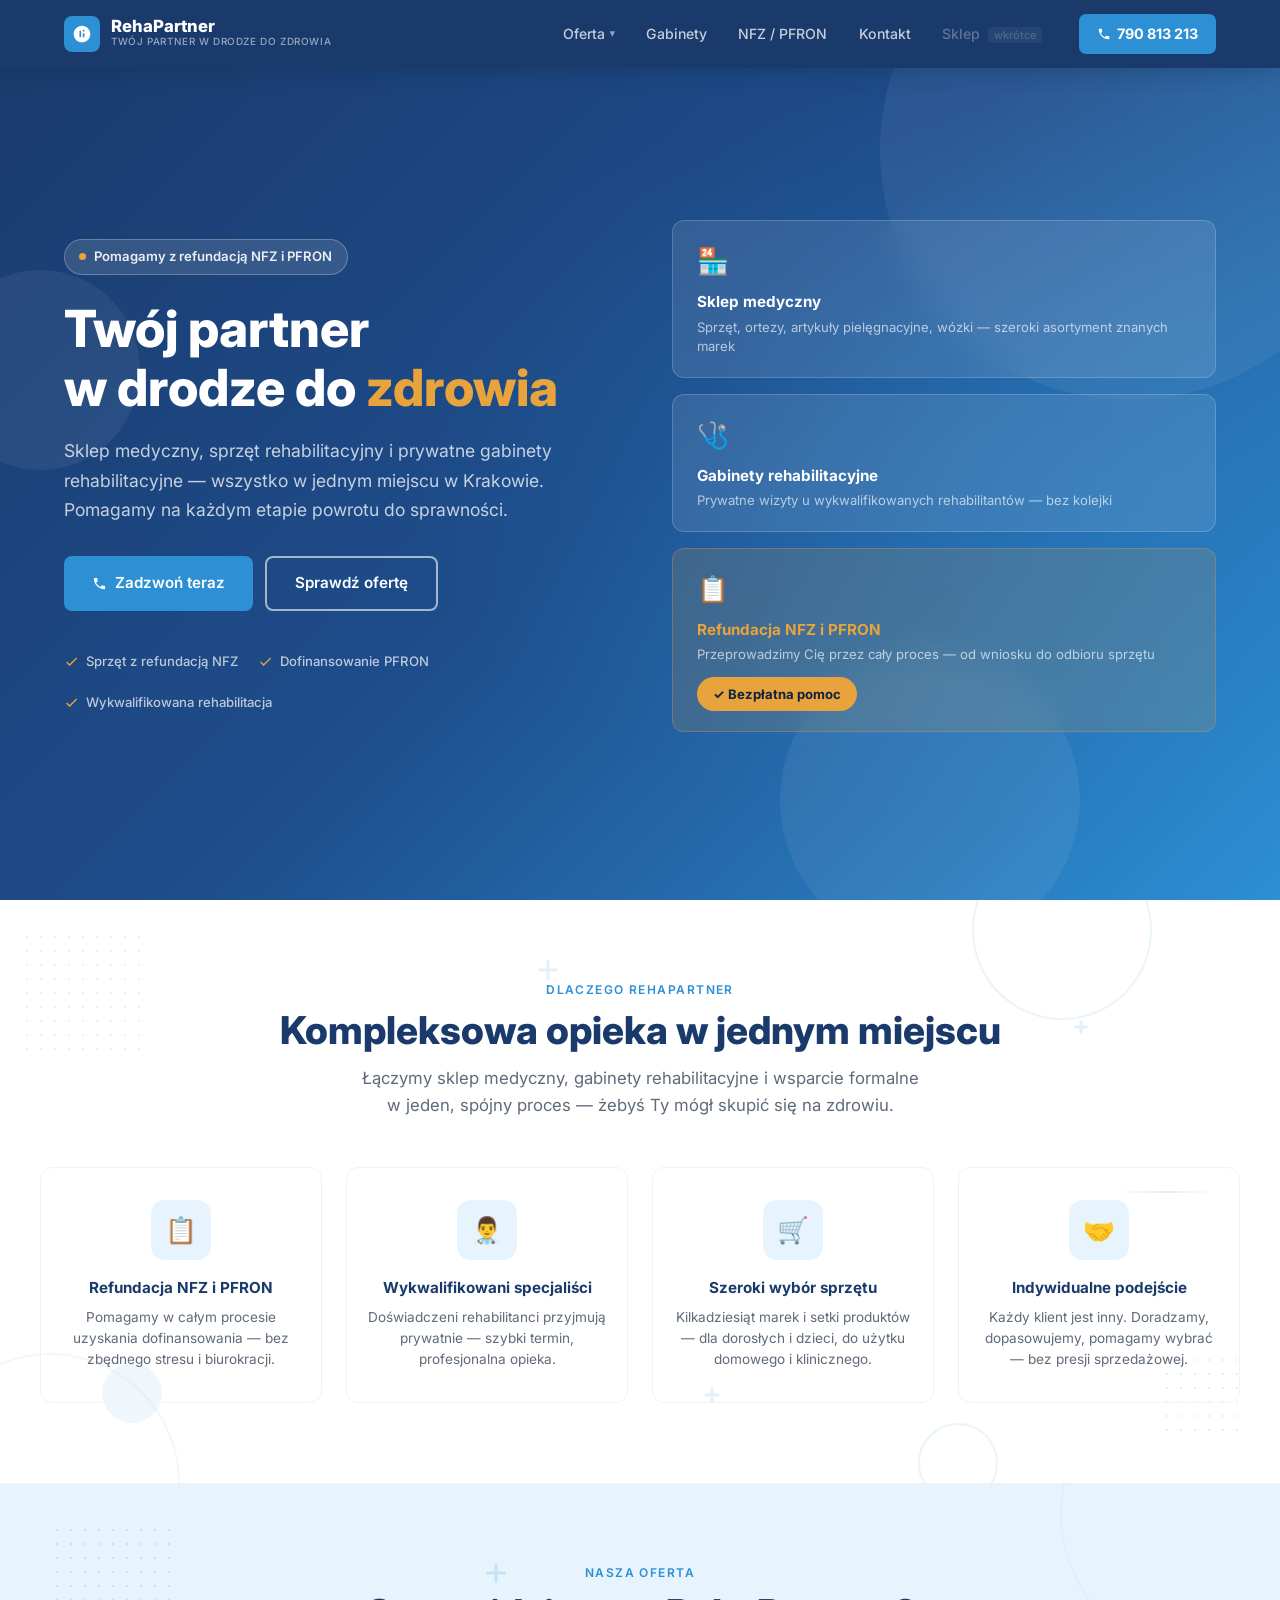
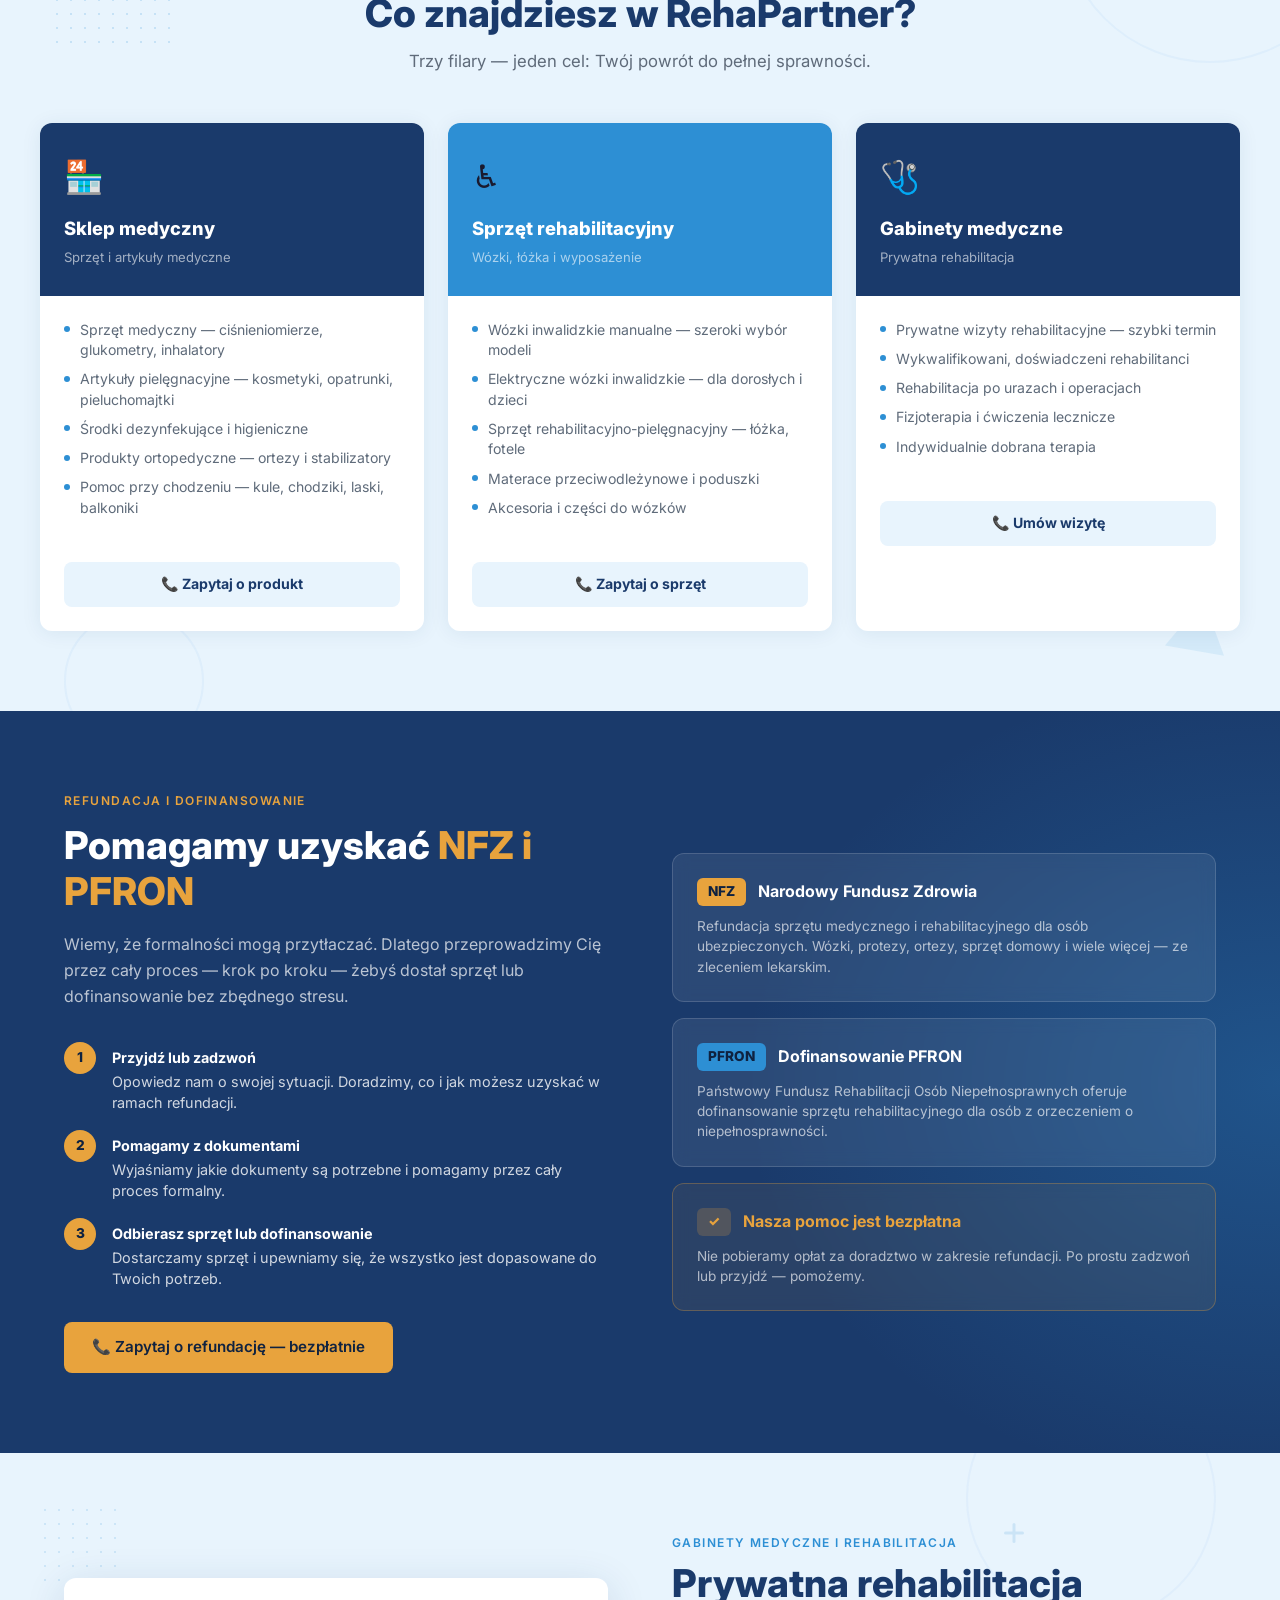
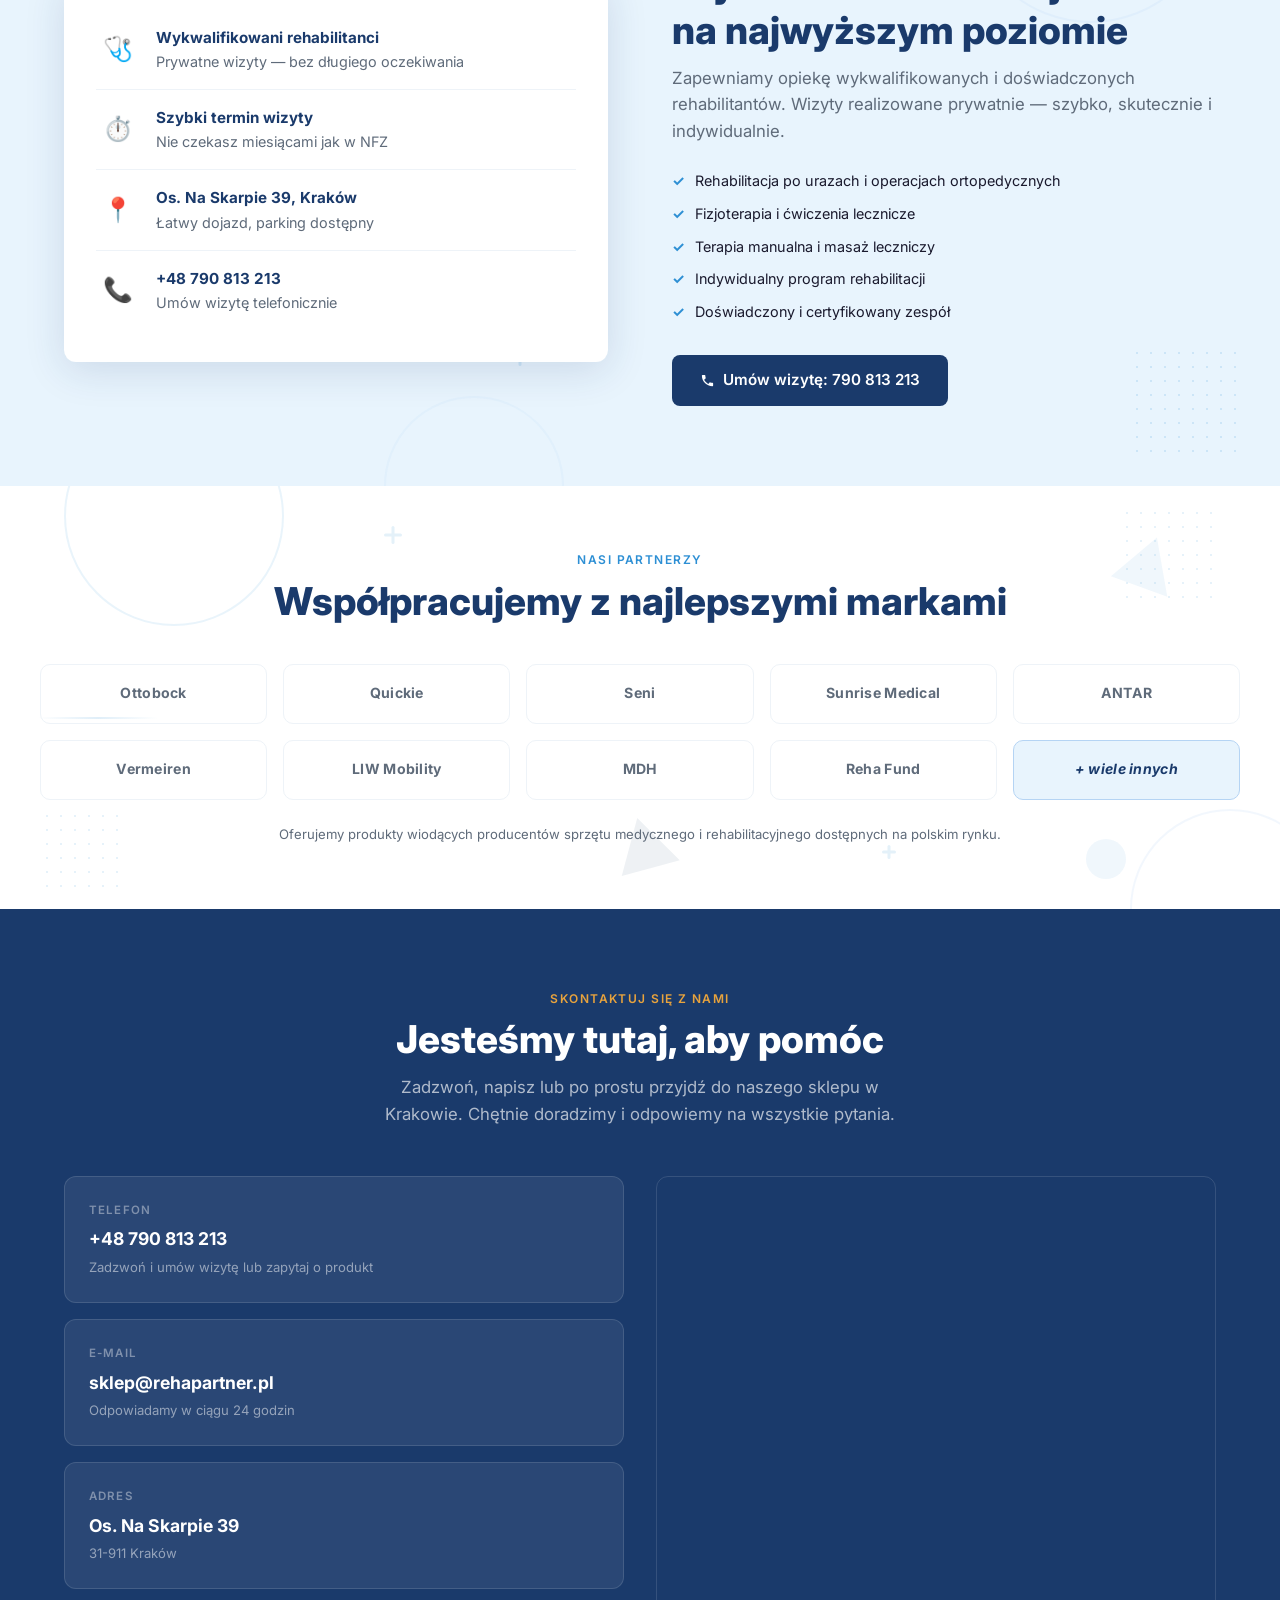
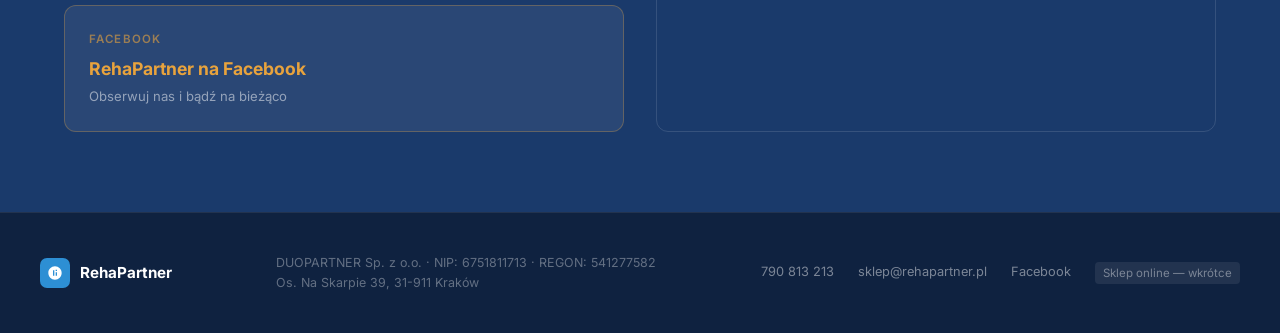
==== rehapartner_index.html @ 4560f846 "Add files via upload" ====
<!DOCTYPE html>
<html lang="pl">
<head>
  <meta charset="UTF-8" />
  <meta name="viewport" content="width=device-width, initial-scale=1.0" />
  <meta name="description" content="RehaPartner – sklep medyczny i gabinety rehabilitacyjne w Krakowie. Sprzęt ortopedyczny, wózki inwalidzkie, rehabilitacja prywatna. Pomagamy z refundacją NFZ i PFRON." />
  <title>RehaPartner – Sklep Medyczny i Gabinety Rehabilitacyjne | Kraków</title>
  <link rel="preconnect" href="https://fonts.googleapis.com" />
  <link rel="preconnect" href="https://fonts.gstatic.com" crossorigin />
  <link href="https://fonts.googleapis.com/css2?family=Inter:wght@400;500;600;700;800&display=swap" rel="stylesheet" />
  <style>
    /* ===================== RESET & ROOT ===================== */
    *, *::before, *::after { box-sizing: border-box; margin: 0; padding: 0; }
    :root {
      --navy:       #1A3A6B;
      --navy-dark:  #0F2240;
      --blue:       #2D8FD4;
      --blue-light: #E8F4FD;
      --blue-mid:   #B5D4F4;
      --white:      #FFFFFF;
      --text:       #1A1A2E;
      --text-muted: #5F6B7A;
      --gold:       #E8A33D;
      --radius:     12px;
      --shadow:     0 2px 20px rgba(26,58,107,0.08);
      --shadow-md:  0 8px 40px rgba(26,58,107,0.14);
      --transition: 0.22s ease;
      --font: 'Inter', system-ui, sans-serif;
    }
    html { scroll-behavior: smooth; }
    body { font-family: var(--font); color: var(--text); background: var(--white); line-height: 1.6; overflow-x: hidden; }
    img { max-width: 100%; display: block; }
    a { text-decoration: none; color: inherit; }
    ul { list-style: none; }

    /* ===================== TYPOGRAPHY ===================== */
    .eyebrow { font-size: 0.75rem; font-weight: 600; letter-spacing: 0.12em; text-transform: uppercase; color: var(--blue); margin-bottom: 0.5rem; }
    .section-title { font-size: clamp(1.6rem, 3vw, 2.4rem); font-weight: 800; color: var(--navy); line-height: 1.2; }
    .section-desc { font-size: 1.05rem; color: var(--text-muted); margin-top: 0.75rem; max-width: 560px; }

    /* ===================== BUTTONS ===================== */
    .btn { display: inline-flex; align-items: center; gap: 0.5rem; padding: 0.85rem 1.75rem; border-radius: 8px; font-weight: 600; font-size: 0.95rem; transition: all var(--transition); cursor: pointer; border: none; }
    .btn-primary { background: var(--blue); color: var(--white); }
    .btn-primary:hover { background: #2278b8; transform: translateY(-1px); box-shadow: 0 6px 24px rgba(45,143,212,0.35); }
    .btn-outline { background: transparent; color: var(--white); border: 2px solid rgba(255,255,255,0.6); }
    .btn-outline:hover { background: rgba(255,255,255,0.1); border-color: var(--white); }
    .btn-navy { background: var(--navy); color: var(--white); }
    .btn-navy:hover { background: var(--navy-dark); transform: translateY(-1px); }

    /* ===================== NAVBAR ===================== */
    .navbar {
      position: fixed; top: 0; left: 0; right: 0; z-index: 1000;
      background: var(--navy);
      box-shadow: 0 2px 20px rgba(15,34,64,0.3);
      transition: all var(--transition);
    }
    .nav-inner {
      max-width: 1200px; margin: 0 auto; padding: 0 1.5rem;
      display: flex; align-items: center; gap: 1rem;
      height: 68px;
    }
    .nav-logo { display: flex; align-items: center; gap: 0.7rem; margin-right: auto; }
    .nav-logo-icon { width: 36px; height: 36px; background: var(--blue); border-radius: 8px; display: flex; align-items: center; justify-content: center; flex-shrink: 0; }
    .nav-logo-icon svg { width: 20px; height: 20px; fill: white; }
    .nav-logo-text { display: flex; flex-direction: column; }
    .nav-logo-name { font-size: 1.05rem; font-weight: 800; color: var(--white); line-height: 1; }
    .nav-logo-sub { font-size: 0.62rem; font-weight: 500; color: rgba(255,255,255,0.55); letter-spacing: 0.06em; text-transform: uppercase; }
    .nav-links { display: flex; align-items: center; gap: 0.25rem; }
    .nav-link { padding: 0.5rem 0.85rem; color: rgba(255,255,255,0.75); font-size: 0.88rem; font-weight: 500; border-radius: 6px; transition: all var(--transition); white-space: nowrap; position: relative; }
    .nav-link:hover { color: var(--white); background: rgba(255,255,255,0.08); }
    .nav-dropdown { position: relative; }
    .nav-dropdown-toggle { cursor: pointer; display: flex; align-items: center; gap: 0.3rem; }
    .nav-dropdown-toggle::after { content: '▾'; font-size: 0.7rem; opacity: 0.7; }
    .nav-dropdown-menu {
      position: absolute; top: calc(100% + 8px); left: 0;
      background: var(--white); border-radius: var(--radius); min-width: 210px;
      box-shadow: var(--shadow-md); overflow: hidden;
      opacity: 0; pointer-events: none; transform: translateY(-6px);
      transition: all var(--transition);
    }
    .nav-dropdown:hover .nav-dropdown-menu,
    .nav-dropdown.open .nav-dropdown-menu { opacity: 1; pointer-events: auto; transform: translateY(0); }
    .nav-dropdown-item { display: flex; align-items: center; gap: 0.6rem; padding: 0.75rem 1rem; color: var(--text); font-size: 0.88rem; font-weight: 500; transition: background var(--transition); }
    .nav-dropdown-item:hover { background: var(--blue-light); color: var(--navy); }
    .nav-dropdown-item-icon { width: 28px; height: 28px; background: var(--blue-light); border-radius: 6px; display: flex; align-items: center; justify-content: center; font-size: 0.85rem; flex-shrink: 0; }
    .nav-soon { font-size: 0.68rem; background: rgba(255,255,255,0.15); color: rgba(255,255,255,0.5); padding: 1px 6px; border-radius: 4px; margin-left: 0.25rem; }
    .nav-cta { display: flex; align-items: center; gap: 0.4rem; background: var(--blue); color: var(--white); padding: 0.55rem 1.1rem; border-radius: 7px; font-weight: 700; font-size: 0.9rem; transition: all var(--transition); white-space: nowrap; margin-left: 0.5rem; }
    .nav-cta:hover { background: #2278b8; transform: translateY(-1px); }
    .hamburger { display: none; flex-direction: column; gap: 5px; cursor: pointer; padding: 6px; margin-left: auto; }
    .hamburger span { width: 24px; height: 2px; background: var(--white); border-radius: 2px; transition: all var(--transition); }
    .mobile-menu { display: none; background: var(--navy-dark); padding: 1rem 1.5rem 1.5rem; flex-direction: column; gap: 0.25rem; }
    .mobile-menu.open { display: flex; }
    .mobile-link { color: rgba(255,255,255,0.8); padding: 0.65rem 0; font-size: 0.95rem; font-weight: 500; border-bottom: 1px solid rgba(255,255,255,0.08); }
    .mobile-link:last-child { border-bottom: none; }
    .mobile-cta { margin-top: 0.75rem; background: var(--blue); color: var(--white); text-align: center; padding: 0.85rem; border-radius: 8px; font-weight: 700; font-size: 1rem; }

    /* ===================== HERO ===================== */
    .hero {
      min-height: 100vh;
      background: linear-gradient(135deg, var(--navy) 0%, #1e4d8c 50%, #2D8FD4 100%);
      position: relative; overflow: hidden;
      display: flex; align-items: center; padding-top: 68px;
    }
    .hero::before {
      content: '';
      position: absolute; inset: 0;
      background: radial-gradient(ellipse 70% 60% at 80% 50%, rgba(45,143,212,0.25) 0%, transparent 70%);
      pointer-events: none;
    }
    .hero-shapes { position: absolute; inset: 0; pointer-events: none; overflow: hidden; }
    .hero-shape { position: absolute; border-radius: 50%; opacity: 0.06; background: var(--white); }
    .hero-shape-1 { width: 500px; height: 500px; top: -100px; right: -100px; }
    .hero-shape-2 { width: 300px; height: 300px; bottom: -50px; right: 200px; }
    .hero-shape-3 { width: 200px; height: 200px; top: 30%; left: -60px; }
    .hero-inner { max-width: 1200px; margin: 0 auto; padding: 5rem 1.5rem 6rem; display: grid; grid-template-columns: 1fr 1fr; gap: 4rem; align-items: center; position: relative; z-index: 1; }
    .hero-badge { display: inline-flex; align-items: center; gap: 0.5rem; background: rgba(255,255,255,0.12); border: 1px solid rgba(255,255,255,0.25); border-radius: 100px; padding: 0.4rem 0.9rem; font-size: 0.82rem; font-weight: 600; color: rgba(255,255,255,0.9); margin-bottom: 1.5rem; backdrop-filter: blur(8px); }
    .hero-badge-dot { width: 7px; height: 7px; background: var(--gold); border-radius: 50%; flex-shrink: 0; }
    .hero-title { font-size: clamp(2rem, 4vw, 3.2rem); font-weight: 800; color: var(--white); line-height: 1.15; margin-bottom: 1.25rem; }
    .hero-title span { color: var(--gold); }
    .hero-subtitle { font-size: 1.1rem; color: rgba(255,255,255,0.75); line-height: 1.65; margin-bottom: 2rem; }
    .hero-actions { display: flex; flex-wrap: wrap; gap: 0.75rem; margin-bottom: 2.5rem; }
    .hero-trust { display: flex; flex-wrap: wrap; gap: 1.25rem; }
    .hero-trust-item { display: flex; align-items: center; gap: 0.45rem; font-size: 0.82rem; color: rgba(255,255,255,0.7); font-weight: 500; }
    .hero-trust-item svg { width: 15px; height: 15px; fill: var(--gold); flex-shrink: 0; }
    .hero-visual { display: flex; flex-direction: column; gap: 1rem; }
    .hero-card { background: rgba(255,255,255,0.1); backdrop-filter: blur(16px); border: 1px solid rgba(255,255,255,0.18); border-radius: var(--radius); padding: 1.25rem 1.5rem; }
    .hero-card-icon { font-size: 1.6rem; margin-bottom: 0.5rem; }
    .hero-card-title { font-size: 0.95rem; font-weight: 700; color: var(--white); margin-bottom: 0.2rem; }
    .hero-card-desc { font-size: 0.82rem; color: rgba(255,255,255,0.65); line-height: 1.5; }
    .hero-nfz-pill { display: inline-flex; align-items: center; gap: 0.5rem; background: var(--gold); color: var(--navy-dark); border-radius: 100px; padding: 0.4rem 1rem; font-size: 0.82rem; font-weight: 700; margin-top: 0.75rem; }

    /* Wave divider */
    .wave-divider { display: block; width: 100%; overflow: hidden; line-height: 0; background: var(--navy); }
    .wave-divider svg { width: 100%; height: 60px; display: block; }

    /* ===================== SECTIONS SHARED ===================== */
    .section { padding: 5rem 1.5rem; }
    .section-inner { max-width: 1200px; margin: 0 auto; }
    .section-header { margin-bottom: 3rem; }
    .section-header.centered { text-align: center; }
    .section-header.centered .section-desc { margin: 0.75rem auto 0; }

    /* ===================== WYRÓŻNIKI ===================== */
    .features { background: var(--white); }
    .features-grid { display: grid; grid-template-columns: repeat(4, 1fr); gap: 1.5rem; }
    .feature-card { text-align: center; padding: 2rem 1.25rem; border-radius: var(--radius); border: 1px solid #EEF3F8; transition: all var(--transition); }
    .feature-card:hover { box-shadow: var(--shadow-md); transform: translateY(-3px); border-color: var(--blue-mid); }
    .feature-icon { width: 60px; height: 60px; background: var(--blue-light); border-radius: 14px; display: flex; align-items: center; justify-content: center; margin: 0 auto 1rem; font-size: 1.6rem; }
    .feature-title { font-size: 0.95rem; font-weight: 700; color: var(--navy); margin-bottom: 0.4rem; }
    .feature-desc { font-size: 0.85rem; color: var(--text-muted); line-height: 1.55; }

    /* ===================== OFERTA ===================== */
    .oferta { background: var(--blue-light); position: relative; }
    .oferta .section-inner { position: relative; z-index: 1; }
    .oferta-grid { display: grid; grid-template-columns: repeat(3, 1fr); gap: 1.5rem; }
    .oferta-card { background: var(--white); border-radius: var(--radius); overflow: hidden; box-shadow: var(--shadow); transition: all var(--transition); }
    .oferta-card:hover { transform: translateY(-4px); box-shadow: var(--shadow-md); }
    .oferta-card-top { background: var(--navy); padding: 1.75rem 1.5rem; }
    .oferta-card-icon { font-size: 2rem; margin-bottom: 0.75rem; }
    .oferta-card-title { font-size: 1.15rem; font-weight: 800; color: var(--white); }
    .oferta-card-subtitle { font-size: 0.82rem; color: rgba(255,255,255,0.6); margin-top: 0.2rem; }
    .oferta-card-body { padding: 1.5rem; }
    .oferta-list { display: flex; flex-direction: column; gap: 0.55rem; }
    .oferta-list li { display: flex; align-items: flex-start; gap: 0.6rem; font-size: 0.88rem; color: var(--text-muted); line-height: 1.45; }
    .oferta-list li::before { content: ''; width: 6px; height: 6px; background: var(--blue); border-radius: 50%; flex-shrink: 0; margin-top: 0.45em; }
    .oferta-card-cta { display: block; margin: 1.25rem 1.5rem 1.5rem; padding: 0.7rem; background: var(--blue-light); color: var(--navy); font-weight: 700; font-size: 0.88rem; border-radius: 8px; text-align: center; transition: all var(--transition); }
    .oferta-card-cta:hover { background: var(--blue); color: var(--white); }

    /* ===================== NFZ BANER ===================== */
    .nfz-section { background: var(--navy); position: relative; overflow: hidden; }
    .nfz-section::before { content: ''; position: absolute; inset: 0; background: radial-gradient(ellipse 60% 80% at 100% 50%, rgba(45,143,212,0.3) 0%, transparent 70%); pointer-events: none; }
    .nfz-inner { max-width: 1200px; margin: 0 auto; padding: 5rem 1.5rem; position: relative; z-index: 1; display: grid; grid-template-columns: 1fr 1fr; gap: 4rem; align-items: center; }
    .nfz-eyebrow { font-size: 0.75rem; font-weight: 600; letter-spacing: 0.12em; text-transform: uppercase; color: var(--gold); margin-bottom: 0.75rem; }
    .nfz-title { font-size: clamp(1.6rem, 3vw, 2.4rem); font-weight: 800; color: var(--white); line-height: 1.2; margin-bottom: 1rem; }
    .nfz-title span { color: var(--gold); }
    .nfz-desc { font-size: 1rem; color: rgba(255,255,255,0.7); line-height: 1.65; margin-bottom: 2rem; }
    .nfz-steps { display: flex; flex-direction: column; gap: 1rem; margin-bottom: 2rem; }
    .nfz-step { display: flex; align-items: flex-start; gap: 1rem; }
    .nfz-step-num { width: 32px; height: 32px; background: var(--gold); color: var(--navy-dark); border-radius: 50%; display: flex; align-items: center; justify-content: center; font-weight: 800; font-size: 0.85rem; flex-shrink: 0; }
    .nfz-step-text { font-size: 0.9rem; color: rgba(255,255,255,0.8); line-height: 1.5; padding-top: 0.35rem; }
    .nfz-step-text strong { color: var(--white); display: block; font-weight: 700; margin-bottom: 0.1rem; }
    .nfz-cards { display: flex; flex-direction: column; gap: 1rem; }
    .nfz-card { background: rgba(255,255,255,0.08); border: 1px solid rgba(255,255,255,0.15); border-radius: var(--radius); padding: 1.5rem; backdrop-filter: blur(8px); }
    .nfz-card-header { display: flex; align-items: center; gap: 0.75rem; margin-bottom: 0.6rem; }
    .nfz-card-badge { background: var(--gold); color: var(--navy-dark); font-weight: 800; font-size: 0.85rem; padding: 0.2rem 0.7rem; border-radius: 6px; }
    .nfz-card-title { font-weight: 700; color: var(--white); font-size: 1rem; }
    .nfz-card-desc { font-size: 0.85rem; color: rgba(255,255,255,0.65); line-height: 1.5; }

    /* ===================== MARKI ===================== */
    .marki { background: var(--white); padding: 4rem 1.5rem; }
    .marki-inner { max-width: 1200px; margin: 0 auto; }
    .marki-header { text-align: center; margin-bottom: 2.5rem; }
    .marki-grid { display: grid; grid-template-columns: repeat(5, 1fr); gap: 1rem; align-items: center; }
    .marka-item { display: flex; align-items: center; justify-content: center; padding: 1rem 1.5rem; border: 1px solid #EEF3F8; border-radius: 10px; font-weight: 700; font-size: 0.88rem; color: var(--text-muted); transition: all var(--transition); min-height: 60px; letter-spacing: 0.02em; }
    .marka-item:hover { border-color: var(--blue-mid); color: var(--navy); background: var(--blue-light); }
    .marki-note { text-align: center; margin-top: 1.5rem; font-size: 0.82rem; color: var(--text-muted); }

    /* ===================== GABINETY ===================== */
    .gabinety { background: var(--blue-light); position: relative; }
    .gabinety-inner { max-width: 1200px; margin: 0 auto; padding: 5rem 1.5rem; display: grid; grid-template-columns: 1fr 1fr; gap: 4rem; align-items: center; position: relative; z-index: 1; }
    .gabinety-visual { background: var(--white); border-radius: var(--radius); padding: 2rem; box-shadow: var(--shadow-md); }
    .gabinety-stat { display: flex; align-items: center; gap: 1rem; padding: 1rem 0; border-bottom: 1px solid #EEF3F8; }
    .gabinety-stat:last-child { border-bottom: none; }
    .gabinety-stat-icon { font-size: 1.5rem; width: 44px; text-align: center; flex-shrink: 0; }
    .gabinety-stat-text { font-size: 0.9rem; color: var(--text-muted); }
    .gabinety-stat-text strong { display: block; color: var(--navy); font-weight: 700; font-size: 0.95rem; }
    .gabinety-content .section-desc { margin-bottom: 1.5rem; }
    .gabinety-features { display: flex; flex-direction: column; gap: 0.6rem; margin-bottom: 2rem; }
    .gabinety-feature { display: flex; align-items: center; gap: 0.6rem; font-size: 0.9rem; color: var(--text); }
    .gabinety-feature::before { content: '✓'; color: var(--blue); font-weight: 700; flex-shrink: 0; }

    /* ===================== KONTAKT ===================== */
    .kontakt { background: var(--navy); }
    .kontakt-inner { max-width: 1200px; margin: 0 auto; padding: 5rem 1.5rem; }
    .kontakt-header { text-align: center; margin-bottom: 3rem; }
    .kontakt-header .section-title { color: var(--white); }
    .kontakt-header .section-desc { color: rgba(255,255,255,0.65); margin: 0.75rem auto 0; }
    .kontakt-grid { display: grid; grid-template-columns: 1fr 1fr; gap: 2rem; }
    .kontakt-info { display: flex; flex-direction: column; gap: 1rem; }
    .kontakt-card { background: rgba(255,255,255,0.07); border: 1px solid rgba(255,255,255,0.12); border-radius: var(--radius); padding: 1.5rem; transition: all var(--transition); }
    .kontakt-card:hover { background: rgba(255,255,255,0.11); }
    .kontakt-card-label { font-size: 0.72rem; font-weight: 600; letter-spacing: 0.1em; text-transform: uppercase; color: rgba(255,255,255,0.4); margin-bottom: 0.4rem; }
    .kontakt-card-value { font-size: 1.1rem; font-weight: 700; color: var(--white); }
    .kontakt-card-value a { color: var(--white); }
    .kontakt-card-value a:hover { color: var(--gold); }
    .kontakt-card-sub { font-size: 0.82rem; color: rgba(255,255,255,0.5); margin-top: 0.2rem; }
    .kontakt-map { border-radius: var(--radius); overflow: hidden; height: 100%; min-height: 300px; border: 1px solid rgba(255,255,255,0.12); }
    .kontakt-map iframe { width: 100%; height: 100%; min-height: 300px; border: none; display: block; }

    /* ===================== FOOTER ===================== */
    .footer { background: var(--navy-dark); padding: 2.5rem 1.5rem; border-top: 1px solid rgba(255,255,255,0.08); }
    .footer-inner { max-width: 1200px; margin: 0 auto; display: flex; flex-wrap: wrap; align-items: center; justify-content: space-between; gap: 1.5rem; }
    .footer-logo { display: flex; align-items: center; gap: 0.6rem; }
    .footer-logo-icon { width: 30px; height: 30px; background: var(--blue); border-radius: 7px; display: flex; align-items: center; justify-content: center; }
    .footer-logo-icon svg { width: 16px; height: 16px; fill: white; }
    .footer-logo-name { font-weight: 700; color: var(--white); font-size: 0.95rem; }
    .footer-meta { font-size: 0.78rem; color: rgba(255,255,255,0.35); }
    .footer-links { display: flex; gap: 1.5rem; }
    .footer-link { font-size: 0.8rem; color: rgba(255,255,255,0.45); transition: color var(--transition); }
    .footer-link:hover { color: rgba(255,255,255,0.8); }
    .footer-soon { font-size: 0.72rem; background: rgba(255,255,255,0.08); color: rgba(255,255,255,0.4); padding: 2px 8px; border-radius: 4px; }

    /* ===================== RESPONSIVE ===================== */
    /* ===================== DEKORACYJNE TŁA ===================== */
    .bg-decor { position: absolute; pointer-events: none; overflow: hidden; inset: 0; z-index: 0; }
    .bg-decor > * { position: absolute; }

    /* Krzyżyki / plusy */
    .decor-cross { width: 20px; height: 20px; opacity: 0.12; }
    .decor-cross::before, .decor-cross::after { content: ''; position: absolute; background: var(--blue); border-radius: 2px; }
    .decor-cross::before { width: 100%; height: 3px; top: 50%; left: 0; transform: translateY(-50%); }
    .decor-cross::after  { width: 3px; height: 100%; left: 50%; top: 0; transform: translateX(-50%); }

    /* Kółka */
    .decor-circle { border-radius: 50%; border: 2px solid var(--blue); opacity: 0.1; }
    .decor-circle.filled { background: var(--blue); border: none; opacity: 0.07; }

    /* Siatka kropek */
    .decor-dots {
      width: 120px; height: 120px;
      background-image: radial-gradient(circle, var(--blue) 1.5px, transparent 1.5px);
      background-size: 14px 14px;
      opacity: 0.12;
    }

    /* Fala / łuk */
    .decor-arc { border-radius: 50%; border: 2px solid var(--blue-mid); opacity: 0.18; }

    /* Trójkąt */
    .decor-tri { width: 0; height: 0; opacity: 0.07; border-left: 30px solid transparent; border-right: 30px solid transparent; border-bottom: 52px solid var(--blue); }

    /* Linia */
    .decor-line { height: 2px; background: linear-gradient(90deg, transparent, var(--blue), transparent); opacity: 0.15; border-radius: 2px; }

    /* sekcje z position:relative dla bg-decor */
    .features, .marki { position: relative; }
    .features .section-inner, .marki .marki-inner { position: relative; z-index: 1; }

    @media (max-width: 1024px) {
      .features-grid { grid-template-columns: repeat(2, 1fr); }
      .marki-grid { grid-template-columns: repeat(3, 1fr); }
    }
    @media (max-width: 768px) {
      .nav-links, .nav-cta { display: none; }
      .hamburger { display: flex; }
      .hero-inner { grid-template-columns: 1fr; gap: 2rem; padding: 3rem 1.5rem 4rem; }
      .hero-visual { display: none; }
      .oferta-grid { grid-template-columns: 1fr; }
      .nfz-inner { grid-template-columns: 1fr; gap: 2rem; padding: 3rem 1.5rem; }
      .gabinety-inner { grid-template-columns: 1fr; gap: 2rem; padding: 3rem 1.5rem; }
      .kontakt-grid { grid-template-columns: 1fr; }
      .features-grid { grid-template-columns: 1fr 1fr; }
      .marki-grid { grid-template-columns: repeat(2, 1fr); }
      .footer-inner { flex-direction: column; text-align: center; }
      .footer-links { flex-wrap: wrap; justify-content: center; }
    }
    @media (max-width: 480px) {
      .features-grid { grid-template-columns: 1fr; }
      .hero-title { font-size: 1.85rem; }
      .hero-actions { flex-direction: column; }
      .hero-actions .btn { justify-content: center; }
    }
    @media (prefers-reduced-motion: reduce) {
      *, *::before, *::after { transition: none !important; animation: none !important; }
    }
  </style>
</head>
<body>

<!-- ==================== NAVBAR ==================== -->
<nav class="navbar" id="navbar">
  <div class="nav-inner">
    <a href="#" class="nav-logo" aria-label="RehaPartner – strona główna">
      <div class="nav-logo-icon">
        <svg viewBox="0 0 24 24" xmlns="http://www.w3.org/2000/svg"><path d="M12 2C6.48 2 2 6.48 2 12s4.48 10 10 10 10-4.48 10-10S17.52 2 12 2zm-1 14H9V8h2v8zm4 0h-2v-5h2v5zm0-7h-2V7h2v2z"/></svg>
      </div>
      <div class="nav-logo-text">
        <span class="nav-logo-name">RehaPartner</span>
        <span class="nav-logo-sub">Twój partner w drodze do zdrowia</span>
      </div>
    </a>

    <ul class="nav-links">
      <li class="nav-dropdown">
        <span class="nav-link nav-dropdown-toggle">Oferta</span>
        <div class="nav-dropdown-menu">
          <a href="#oferta" class="nav-dropdown-item">
            <span class="nav-dropdown-item-icon">🏪</span> Sklep medyczny
          </a>
          <a href="#gabinety" class="nav-dropdown-item">
            <span class="nav-dropdown-item-icon">🩺</span> Gabinety rehabilitacyjne
          </a>
          <a href="#oferta" class="nav-dropdown-item">
            <span class="nav-dropdown-item-icon">♿</span> Sprzęt rehabilitacyjny
          </a>
        </div>
      </li>
      <li><a href="#gabinety" class="nav-link">Gabinety</a></li>
      <li><a href="#nfz" class="nav-link">NFZ / PFRON</a></li>
      <li><a href="#kontakt" class="nav-link">Kontakt</a></li>
      <li>
        <a href="#" class="nav-link" style="opacity:0.4; pointer-events:none;">
          Sklep <span class="nav-soon">wkrótce</span>
        </a>
      </li>
    </ul>

    <a href="tel:+48790813213" class="nav-cta">
      <svg width="14" height="14" viewBox="0 0 24 24" fill="white"><path d="M6.6 10.8c1.4 2.8 3.8 5.1 6.6 6.6l2.2-2.2c.3-.3.7-.4 1-.2 1.1.4 2.3.6 3.6.6.6 0 1 .4 1 1V20c0 .6-.4 1-1 1-9.4 0-17-7.6-17-17 0-.6.4-1 1-1h3.5c.6 0 1 .4 1 1 0 1.3.2 2.5.6 3.6.1.3 0 .7-.2 1L6.6 10.8z"/></svg>
      790 813 213
    </a>

    <button class="hamburger" id="hamburger" aria-label="Menu" aria-expanded="false">
      <span></span><span></span><span></span>
    </button>
  </div>

  <div class="mobile-menu" id="mobile-menu">
    <a href="#oferta" class="mobile-link">🏪 Sklep medyczny</a>
    <a href="#gabinety" class="mobile-link">🩺 Gabinety rehabilitacyjne</a>
    <a href="#nfz" class="mobile-link">📋 NFZ / PFRON</a>
    <a href="#marki" class="mobile-link">🏷️ Nasze marki</a>
    <a href="#kontakt" class="mobile-link">📍 Kontakt</a>
    <a href="tel:+48790813213" class="mobile-cta">📞 Zadzwoń: 790 813 213</a>
  </div>
</nav>

<!-- ==================== HERO ==================== -->
<section class="hero" id="hero">
  <div class="hero-shapes">
    <div class="hero-shape hero-shape-1"></div>
    <div class="hero-shape hero-shape-2"></div>
    <div class="hero-shape hero-shape-3"></div>
  </div>
  <div class="hero-inner">
    <div class="hero-content">
      <div class="hero-badge">
        <span class="hero-badge-dot"></span>
        Pomagamy z refundacją NFZ i PFRON
      </div>
      <h1 class="hero-title">
        Twój partner<br>
        w drodze do <span>zdrowia</span>
      </h1>
      <p class="hero-subtitle">
        Sklep medyczny, sprzęt rehabilitacyjny i prywatne gabinety rehabilitacyjne — wszystko w jednym miejscu w Krakowie. Pomagamy na każdym etapie powrotu do sprawności.
      </p>
      <div class="hero-actions">
        <a href="tel:+48790813213" class="btn btn-primary">
          <svg width="15" height="15" viewBox="0 0 24 24" fill="currentColor"><path d="M6.6 10.8c1.4 2.8 3.8 5.1 6.6 6.6l2.2-2.2c.3-.3.7-.4 1-.2 1.1.4 2.3.6 3.6.6.6 0 1 .4 1 1V20c0 .6-.4 1-1 1-9.4 0-17-7.6-17-17 0-.6.4-1 1-1h3.5c.6 0 1 .4 1 1 0 1.3.2 2.5.6 3.6.1.3 0 .7-.2 1L6.6 10.8z"/></svg>
          Zadzwoń teraz
        </a>
        <a href="#oferta" class="btn btn-outline">Sprawdź ofertę</a>
      </div>
      <div class="hero-trust">
        <span class="hero-trust-item">
          <svg viewBox="0 0 24 24"><path d="M9 16.17L4.83 12l-1.42 1.41L9 19 21 7l-1.41-1.41z"/></svg>
          Sprzęt z refundacją NFZ
        </span>
        <span class="hero-trust-item">
          <svg viewBox="0 0 24 24"><path d="M9 16.17L4.83 12l-1.42 1.41L9 19 21 7l-1.41-1.41z"/></svg>
          Dofinansowanie PFRON
        </span>
        <span class="hero-trust-item">
          <svg viewBox="0 0 24 24"><path d="M9 16.17L4.83 12l-1.42 1.41L9 19 21 7l-1.41-1.41z"/></svg>
          Wykwalifikowana rehabilitacja
        </span>
      </div>
    </div>

    <div class="hero-visual">
      <div class="hero-card">
        <div class="hero-card-icon">🏪</div>
        <div class="hero-card-title">Sklep medyczny</div>
        <div class="hero-card-desc">Sprzęt, ortezy, artykuły pielęgnacyjne, wózki — szeroki asortyment znanych marek</div>
      </div>
      <div class="hero-card">
        <div class="hero-card-icon">🩺</div>
        <div class="hero-card-title">Gabinety rehabilitacyjne</div>
        <div class="hero-card-desc">Prywatne wizyty u wykwalifikowanych rehabilitantów — bez kolejki</div>
      </div>
      <div class="hero-card" style="background: rgba(232,163,61,0.15); border-color: rgba(232,163,61,0.3);">
        <div class="hero-card-icon">📋</div>
        <div class="hero-card-title" style="color: var(--gold);">Refundacja NFZ i PFRON</div>
        <div class="hero-card-desc">Przeprowadzimy Cię przez cały proces — od wniosku do odbioru sprzętu</div>
        <div class="hero-nfz-pill">✓ Bezpłatna pomoc</div>
      </div>
    </div>
  </div>
</section>

<!-- ==================== WYRÓŻNIKI ==================== -->
<section class="section features" id="o-nas">
  <!-- Dekoracje tła -->
  <div class="bg-decor" aria-hidden="true">
    <!-- Siatki kropek -->
    <div class="decor-dots" style="top:30px; left:20px;"></div>
    <div class="decor-dots" style="bottom:40px; right:30px; width:90px; height:90px;"></div>
    <!-- Kółka -->
    <div class="decor-circle" style="width:180px;height:180px; top:-60px; right:10%;"></div>
    <div class="decor-circle filled" style="width:60px;height:60px; bottom:60px; left:8%;"></div>
    <div class="decor-circle" style="width:80px;height:80px; bottom:-20px; right:22%;"></div>
    <!-- Krzyżyki -->
    <div class="decor-cross" style="top:60px; left:42%;"></div>
    <div class="decor-cross" style="top:120px; right:15%; width:14px;height:14px;"></div>
    <div class="decor-cross" style="bottom:80px; left:55%; width:16px;height:16px;"></div>
    <!-- Łuki -->
    <div class="decor-arc" style="width:260px;height:260px; bottom:-130px; left:-80px;"></div>
    <!-- Linia dekoracyjna -->
    <div class="decor-line" style="width:100px; top:50%; right:5%;"></div>
  </div>
  <div class="section-inner">
    <div class="section-header centered">
      <p class="eyebrow">Dlaczego RehaPartner</p>
      <h2 class="section-title">Kompleksowa opieka w jednym miejscu</h2>
      <p class="section-desc">Łączymy sklep medyczny, gabinety rehabilitacyjne i wsparcie formalne w jeden, spójny proces — żebyś Ty mógł skupić się na zdrowiu.</p>
    </div>
    <div class="features-grid">
      <div class="feature-card">
        <div class="feature-icon">📋</div>
        <div class="feature-title">Refundacja NFZ i PFRON</div>
        <p class="feature-desc">Pomagamy w całym procesie uzyskania dofinansowania — bez zbędnego stresu i biurokracji.</p>
      </div>
      <div class="feature-card">
        <div class="feature-icon">👨‍⚕️</div>
        <div class="feature-title">Wykwalifikowani specjaliści</div>
        <p class="feature-desc">Doświadczeni rehabilitanci przyjmują prywatnie — szybki termin, profesjonalna opieka.</p>
      </div>
      <div class="feature-card">
        <div class="feature-icon">🛒</div>
        <div class="feature-title">Szeroki wybór sprzętu</div>
        <p class="feature-desc">Kilkadziesiąt marek i setki produktów — dla dorosłych i dzieci, do użytku domowego i klinicznego.</p>
      </div>
      <div class="feature-card">
        <div class="feature-icon">🤝</div>
        <div class="feature-title">Indywidualne podejście</div>
        <p class="feature-desc">Każdy klient jest inny. Doradzamy, dopasowujemy, pomagamy wybrać — bez presji sprzedażowej.</p>
      </div>
    </div>
  </div>
</section>

<!-- ==================== OFERTA ==================== -->
<section class="section oferta" id="oferta">
  <div class="bg-decor" aria-hidden="true">
    <div class="decor-circle" style="width:300px;height:300px; top:-120px; right:-80px; border-color: var(--blue-mid); opacity:0.2;"></div>
    <div class="decor-circle" style="width:140px;height:140px; bottom:-40px; left:5%; border-color: var(--blue-mid); opacity:0.2;"></div>
    <div class="decor-dots" style="top:40px; left:50px; opacity:0.18;"></div>
    <div class="decor-cross" style="bottom:100px; right:10%; width:22px;height:22px; opacity:0.18;"></div>
    <div class="decor-cross" style="top:80px; left:38%; opacity:0.18;"></div>
    <div class="decor-line" style="width:80px; top:40%; left:2%; transform:rotate(90deg); opacity:0.2;"></div>
    <div class="decor-tri" style="bottom:60px; right:4%; border-bottom-color:var(--blue); opacity:0.1; transform:rotate(10deg);"></div>
  </div>
  <div class="section-inner">
    <div class="section-header centered">
      <p class="eyebrow">Nasza oferta</p>
      <h2 class="section-title">Co znajdziesz w RehaPartner?</h2>
      <p class="section-desc">Trzy filary — jeden cel: Twój powrót do pełnej sprawności.</p>
    </div>
    <div class="oferta-grid">

      <div class="oferta-card">
        <div class="oferta-card-top">
          <div class="oferta-card-icon">🏪</div>
          <div class="oferta-card-title">Sklep medyczny</div>
          <div class="oferta-card-subtitle">Sprzęt i artykuły medyczne</div>
        </div>
        <div class="oferta-card-body">
          <ul class="oferta-list">
            <li>Sprzęt medyczny — ciśnieniomierze, glukometry, inhalatory</li>
            <li>Artykuły pielęgnacyjne — kosmetyki, opatrunki, pieluchomajtki</li>
            <li>Środki dezynfekujące i higieniczne</li>
            <li>Produkty ortopedyczne — ortezy i stabilizatory</li>
            <li>Pomoc przy chodzeniu — kule, chodziki, laski, balkoniki</li>
          </ul>
        </div>
        <a href="tel:+48790813213" class="oferta-card-cta">📞 Zapytaj o produkt</a>
      </div>

      <div class="oferta-card">
        <div class="oferta-card-top" style="background: var(--blue);">
          <div class="oferta-card-icon">♿</div>
          <div class="oferta-card-title">Sprzęt rehabilitacyjny</div>
          <div class="oferta-card-subtitle">Wózki, łóżka i wyposażenie</div>
        </div>
        <div class="oferta-card-body">
          <ul class="oferta-list">
            <li>Wózki inwalidzkie manualne — szeroki wybór modeli</li>
            <li>Elektryczne wózki inwalidzkie — dla dorosłych i dzieci</li>
            <li>Sprzęt rehabilitacyjno-pielęgnacyjny — łóżka, fotele</li>
            <li>Materace przeciwodleżynowe i poduszki</li>
            <li>Akcesoria i części do wózków</li>
          </ul>
        </div>
        <a href="tel:+48790813213" class="oferta-card-cta">📞 Zapytaj o sprzęt</a>
      </div>

      <div class="oferta-card">
        <div class="oferta-card-top">
          <div class="oferta-card-icon">🩺</div>
          <div class="oferta-card-title">Gabinety medyczne</div>
          <div class="oferta-card-subtitle">Prywatna rehabilitacja</div>
        </div>
        <div class="oferta-card-body">
          <ul class="oferta-list">
            <li>Prywatne wizyty rehabilitacyjne — szybki termin</li>
            <li>Wykwalifikowani, doświadczeni rehabilitanci</li>
            <li>Rehabilitacja po urazach i operacjach</li>
            <li>Fizjoterapia i ćwiczenia lecznicze</li>
            <li>Indywidualnie dobrana terapia</li>
          </ul>
        </div>
        <a href="tel:+48790813213" class="oferta-card-cta">📞 Umów wizytę</a>
      </div>

    </div>
  </div>
</section>

<!-- ==================== NFZ / PFRON ==================== -->
<section class="nfz-section" id="nfz">
  <div class="nfz-inner">
    <div class="nfz-content">
      <p class="nfz-eyebrow">Refundacja i dofinansowanie</p>
      <h2 class="nfz-title">Pomagamy uzyskać <span>NFZ i PFRON</span></h2>
      <p class="nfz-desc">Wiemy, że formalności mogą przytłaczać. Dlatego przeprowadzimy Cię przez cały proces — krok po kroku — żebyś dostał sprzęt lub dofinansowanie bez zbędnego stresu.</p>
      <div class="nfz-steps">
        <div class="nfz-step">
          <div class="nfz-step-num">1</div>
          <div class="nfz-step-text">
            <strong>Przyjdź lub zadzwoń</strong>
            Opowiedz nam o swojej sytuacji. Doradzimy, co i jak możesz uzyskać w ramach refundacji.
          </div>
        </div>
        <div class="nfz-step">
          <div class="nfz-step-num">2</div>
          <div class="nfz-step-text">
            <strong>Pomagamy z dokumentami</strong>
            Wyjaśniamy jakie dokumenty są potrzebne i pomagamy przez cały proces formalny.
          </div>
        </div>
        <div class="nfz-step">
          <div class="nfz-step-num">3</div>
          <div class="nfz-step-text">
            <strong>Odbierasz sprzęt lub dofinansowanie</strong>
            Dostarczamy sprzęt i upewniamy się, że wszystko jest dopasowane do Twoich potrzeb.
          </div>
        </div>
      </div>
      <a href="tel:+48790813213" class="btn btn-primary" style="background: var(--gold); color: var(--navy-dark);">
        📞 Zapytaj o refundację — bezpłatnie
      </a>
    </div>

    <div class="nfz-cards">
      <div class="nfz-card">
        <div class="nfz-card-header">
          <span class="nfz-card-badge">NFZ</span>
          <span class="nfz-card-title">Narodowy Fundusz Zdrowia</span>
        </div>
        <p class="nfz-card-desc">Refundacja sprzętu medycznego i rehabilitacyjnego dla osób ubezpieczonych. Wózki, protezy, ortezy, sprzęt domowy i wiele więcej — ze zleceniem lekarskim.</p>
      </div>
      <div class="nfz-card">
        <div class="nfz-card-header">
          <span class="nfz-card-badge" style="background: var(--blue);">PFRON</span>
          <span class="nfz-card-title">Dofinansowanie PFRON</span>
        </div>
        <p class="nfz-card-desc">Państwowy Fundusz Rehabilitacji Osób Niepełnosprawnych oferuje dofinansowanie sprzętu rehabilitacyjnego dla osób z orzeczeniem o niepełnosprawności.</p>
      </div>
      <div class="nfz-card" style="border-color: rgba(232,163,61,0.3); background: rgba(232,163,61,0.08);">
        <div class="nfz-card-header">
          <span class="nfz-card-badge" style="background: rgba(232,163,61,0.2); color: var(--gold);">✓</span>
          <span class="nfz-card-title" style="color: var(--gold);">Nasza pomoc jest bezpłatna</span>
        </div>
        <p class="nfz-card-desc">Nie pobieramy opłat za doradztwo w zakresie refundacji. Po prostu zadzwoń lub przyjdź — pomożemy.</p>
      </div>
    </div>
  </div>
</section>

<!-- ==================== GABINETY ==================== -->
<section class="gabinety" id="gabinety">
  <div class="bg-decor" aria-hidden="true">
    <div class="decor-dots" style="bottom:30px; right:40px; width:110px;height:110px; opacity:0.15;"></div>
    <div class="decor-dots" style="top:50px; left:3%; width:80px;height:80px; opacity:0.15;"></div>
    <div class="decor-circle" style="width:250px;height:250px; top:-80px; right:5%; border-color:var(--blue-mid); opacity:0.18;"></div>
    <div class="decor-circle filled" style="width:50px;height:50px; bottom:80px; right:32%; background:var(--blue-mid); opacity:0.12;"></div>
    <div class="decor-cross" style="top:70px; right:20%; width:20px;height:20px; opacity:0.15;"></div>
    <div class="decor-cross" style="bottom:120px; left:40%; width:16px;height:16px; opacity:0.15;"></div>
    <div class="decor-arc" style="width:180px;height:180px; bottom:-90px; left:30%; border-color:var(--blue-mid); opacity:0.15;"></div>
  </div>
  <div class="gabinety-inner">
    <div class="gabinety-visual">
      <div class="gabinety-stat">
        <div class="gabinety-stat-icon">🩺</div>
        <div class="gabinety-stat-text">
          <strong>Wykwalifikowani rehabilitanci</strong>
          Prywatne wizyty — bez długiego oczekiwania
        </div>
      </div>
      <div class="gabinety-stat">
        <div class="gabinety-stat-icon">⏱️</div>
        <div class="gabinety-stat-text">
          <strong>Szybki termin wizyty</strong>
          Nie czekasz miesiącami jak w NFZ
        </div>
      </div>
      <div class="gabinety-stat">
        <div class="gabinety-stat-icon">📍</div>
        <div class="gabinety-stat-text">
          <strong>Os. Na Skarpie 39, Kraków</strong>
          Łatwy dojazd, parking dostępny
        </div>
      </div>
      <div class="gabinety-stat">
        <div class="gabinety-stat-icon">📞</div>
        <div class="gabinety-stat-text">
          <strong><a href="tel:+48790813213" style="color: var(--navy);">+48 790 813 213</a></strong>
          Umów wizytę telefonicznie
        </div>
      </div>
    </div>

    <div class="gabinety-content">
      <p class="eyebrow">Gabinety medyczne i rehabilitacja</p>
      <h2 class="section-title">Prywatna rehabilitacja<br>na najwyższym poziomie</h2>
      <p class="section-desc">Zapewniamy opiekę wykwalifikowanych i doświadczonych rehabilitantów. Wizyty realizowane prywatnie — szybko, skutecznie i indywidualnie.</p>
      <div class="gabinety-features">
        <div class="gabinety-feature">Rehabilitacja po urazach i operacjach ortopedycznych</div>
        <div class="gabinety-feature">Fizjoterapia i ćwiczenia lecznicze</div>
        <div class="gabinety-feature">Terapia manualna i masaż leczniczy</div>
        <div class="gabinety-feature">Indywidualny program rehabilitacji</div>
        <div class="gabinety-feature">Doświadczony i certyfikowany zespół</div>
      </div>
      <a href="tel:+48790813213" class="btn btn-navy">
        <svg width="15" height="15" viewBox="0 0 24 24" fill="currentColor"><path d="M6.6 10.8c1.4 2.8 3.8 5.1 6.6 6.6l2.2-2.2c.3-.3.7-.4 1-.2 1.1.4 2.3.6 3.6.6.6 0 1 .4 1 1V20c0 .6-.4 1-1 1-9.4 0-17-7.6-17-17 0-.6.4-1 1-1h3.5c.6 0 1 .4 1 1 0 1.3.2 2.5.6 3.6.1.3 0 .7-.2 1L6.6 10.8z"/></svg>
        Umów wizytę: 790 813 213
      </a>
    </div>
  </div>
</section>

<!-- ==================== MARKI ==================== -->
<section class="marki" id="marki">
  <div class="bg-decor" aria-hidden="true">
    <div class="decor-dots" style="top:20px; right:60px; width:100px;height:100px;"></div>
    <div class="decor-dots" style="bottom:20px; left:40px; width:80px;height:80px;"></div>
    <div class="decor-circle" style="width:220px;height:220px; top:-80px; left:5%;"></div>
    <div class="decor-circle filled" style="width:40px;height:40px; bottom:30px; right:12%;"></div>
    <div class="decor-cross" style="top:40px; left:30%; width:18px;height:18px;"></div>
    <div class="decor-cross" style="bottom:50px; right:30%; width:14px;height:14px;"></div>
    <div class="decor-arc" style="width:200px;height:200px; bottom:-100px; right:-50px;"></div>
    <div class="decor-line" style="width:120px; bottom:45%; left:3%;"></div>
    <!-- Trójkąciki -->
    <div class="decor-tri" style="top:50px; right:8%; transform:rotate(20deg);"></div>
    <div class="decor-tri" style="bottom:40px; left:48%; transform:rotate(-15deg); border-bottom-color: var(--navy);"></div>
  </div>
  <div class="marki-inner">
    <div class="marki-header">
      <p class="eyebrow">Nasi partnerzy</p>
      <h2 class="section-title">Współpracujemy z najlepszymi markami</h2>
    </div>
    <div class="marki-grid">
      <div class="marka-item">Ottobock</div>
      <div class="marka-item">Quickie</div>
      <div class="marka-item">Seni</div>
      <div class="marka-item">Sunrise Medical</div>
      <div class="marka-item">ANTAR</div>
      <div class="marka-item">Vermeiren</div>
      <div class="marka-item">LIW Mobility</div>
      <div class="marka-item">MDH</div>
      <div class="marka-item">Reha Fund</div>
      <div class="marka-item" style="background: var(--blue-light); color: var(--navy); border-color: var(--blue-mid); font-style: italic;">+ wiele innych</div>
    </div>
    <p class="marki-note">Oferujemy produkty wiodących producentów sprzętu medycznego i rehabilitacyjnego dostępnych na polskim rynku.</p>
  </div>
</section>

<!-- ==================== KONTAKT ==================== -->
<section class="kontakt" id="kontakt">
  <div class="kontakt-inner">
    <div class="kontakt-header">
      <p class="eyebrow" style="color: var(--gold);">Skontaktuj się z nami</p>
      <h2 class="section-title">Jesteśmy tutaj, aby pomóc</h2>
      <p class="section-desc">Zadzwoń, napisz lub po prostu przyjdź do naszego sklepu w Krakowie. Chętnie doradzimy i odpowiemy na wszystkie pytania.</p>
    </div>
    <div class="kontakt-grid">
      <div class="kontakt-info">
        <div class="kontakt-card">
          <div class="kontakt-card-label">Telefon</div>
          <div class="kontakt-card-value"><a href="tel:+48790813213">+48 790 813 213</a></div>
          <div class="kontakt-card-sub">Zadzwoń i umów wizytę lub zapytaj o produkt</div>
        </div>
        <div class="kontakt-card">
          <div class="kontakt-card-label">E-mail</div>
          <div class="kontakt-card-value"><a href="mailto:sklep@rehapartner.pl">sklep@rehapartner.pl</a></div>
          <div class="kontakt-card-sub">Odpowiadamy w ciągu 24 godzin</div>
        </div>
        <div class="kontakt-card">
          <div class="kontakt-card-label">Adres</div>
          <div class="kontakt-card-value">Os. Na Skarpie 39</div>
          <div class="kontakt-card-sub">31-911 Kraków</div>
        </div>
        <div class="kontakt-card" style="border-color: rgba(232,163,61,0.3);">
          <div class="kontakt-card-label" style="color: rgba(232,163,61,0.6);">Facebook</div>
          <div class="kontakt-card-value">
            <a href="https://www.facebook.com/people/RehaPartner-sklep-medyczny-i-gabinety-lekarskie/61581280967842/" target="_blank" rel="noopener" style="color: var(--gold);">RehaPartner na Facebook</a>
          </div>
          <div class="kontakt-card-sub">Obserwuj nas i bądź na bieżąco</div>
        </div>
      </div>
      <div class="kontakt-map">
        <iframe
          src="https://www.google.com/maps?q=Os.+Na+Skarpie+39,+31-911+Krakow&output=embed"
          allowfullscreen=""
          loading="lazy"
          referrerpolicy="no-referrer-when-downgrade"
          title="Lokalizacja RehaPartner — Os. Na Skarpie 39, Kraków"
        ></iframe>
      </div>
    </div>
  </div>
</section>

<!-- ==================== FOOTER ==================== -->
<footer class="footer">
  <div class="footer-inner">
    <div class="footer-logo">
      <div class="footer-logo-icon">
        <svg viewBox="0 0 24 24" xmlns="http://www.w3.org/2000/svg"><path d="M12 2C6.48 2 2 6.48 2 12s4.48 10 10 10 10-4.48 10-10S17.52 2 12 2zm-1 14H9V8h2v8zm4 0h-2v-5h2v5zm0-7h-2V7h2v2z"/></svg>
      </div>
      <span class="footer-logo-name">RehaPartner</span>
    </div>
    <div class="footer-meta">
      DUOPARTNER Sp. z o.o. · NIP: 6751811713 · REGON: 541277582<br>
      Os. Na Skarpie 39, 31-911 Kraków
    </div>
    <div class="footer-links">
      <a href="tel:+48790813213" class="footer-link">790 813 213</a>
      <a href="mailto:sklep@rehapartner.pl" class="footer-link">sklep@rehapartner.pl</a>
      <a href="https://www.facebook.com/people/RehaPartner-sklep-medyczny-i-gabinety-lekarskie/61581280967842/" target="_blank" rel="noopener" class="footer-link">Facebook</a>
      <span class="footer-soon">Sklep online — wkrótce</span>
    </div>
  </div>
</footer>

<script>
  // Hamburger menu
  const hamburger = document.getElementById('hamburger');
  const mobileMenu = document.getElementById('mobile-menu');
  hamburger.addEventListener('click', () => {
    const isOpen = mobileMenu.classList.toggle('open');
    hamburger.setAttribute('aria-expanded', isOpen);
  });

  // Close mobile menu on link click
  mobileMenu.querySelectorAll('a').forEach(link => {
    link.addEventListener('click', () => {
      mobileMenu.classList.remove('open');
      hamburger.setAttribute('aria-expanded', 'false');
    });
  });

  // Smooth scroll for anchor links
  document.querySelectorAll('a[href^="#"]').forEach(a => {
    a.addEventListener('click', e => {
      const target = document.querySelector(a.getAttribute('href'));
      if (target) {
        e.preventDefault();
        const offset = 68;
        const top = target.getBoundingClientRect().top + window.pageYOffset - offset;
        window.scrollTo({ top, behavior: 'smooth' });
      }
    });
  });

  // Navbar dropdown touch support
  document.querySelectorAll('.nav-dropdown-toggle').forEach(toggle => {
    toggle.addEventListener('click', () => {
      toggle.closest('.nav-dropdown').classList.toggle('open');
    });
  });

  // Scroll-based navbar shadow boost
  window.addEventListener('scroll', () => {
    document.getElementById('navbar').style.boxShadow =
      window.scrollY > 10
        ? '0 4px 30px rgba(15,34,64,0.45)'
        : '0 2px 20px rgba(15,34,64,0.3)';
  }, { passive: true });
</script>
</body>
</html>
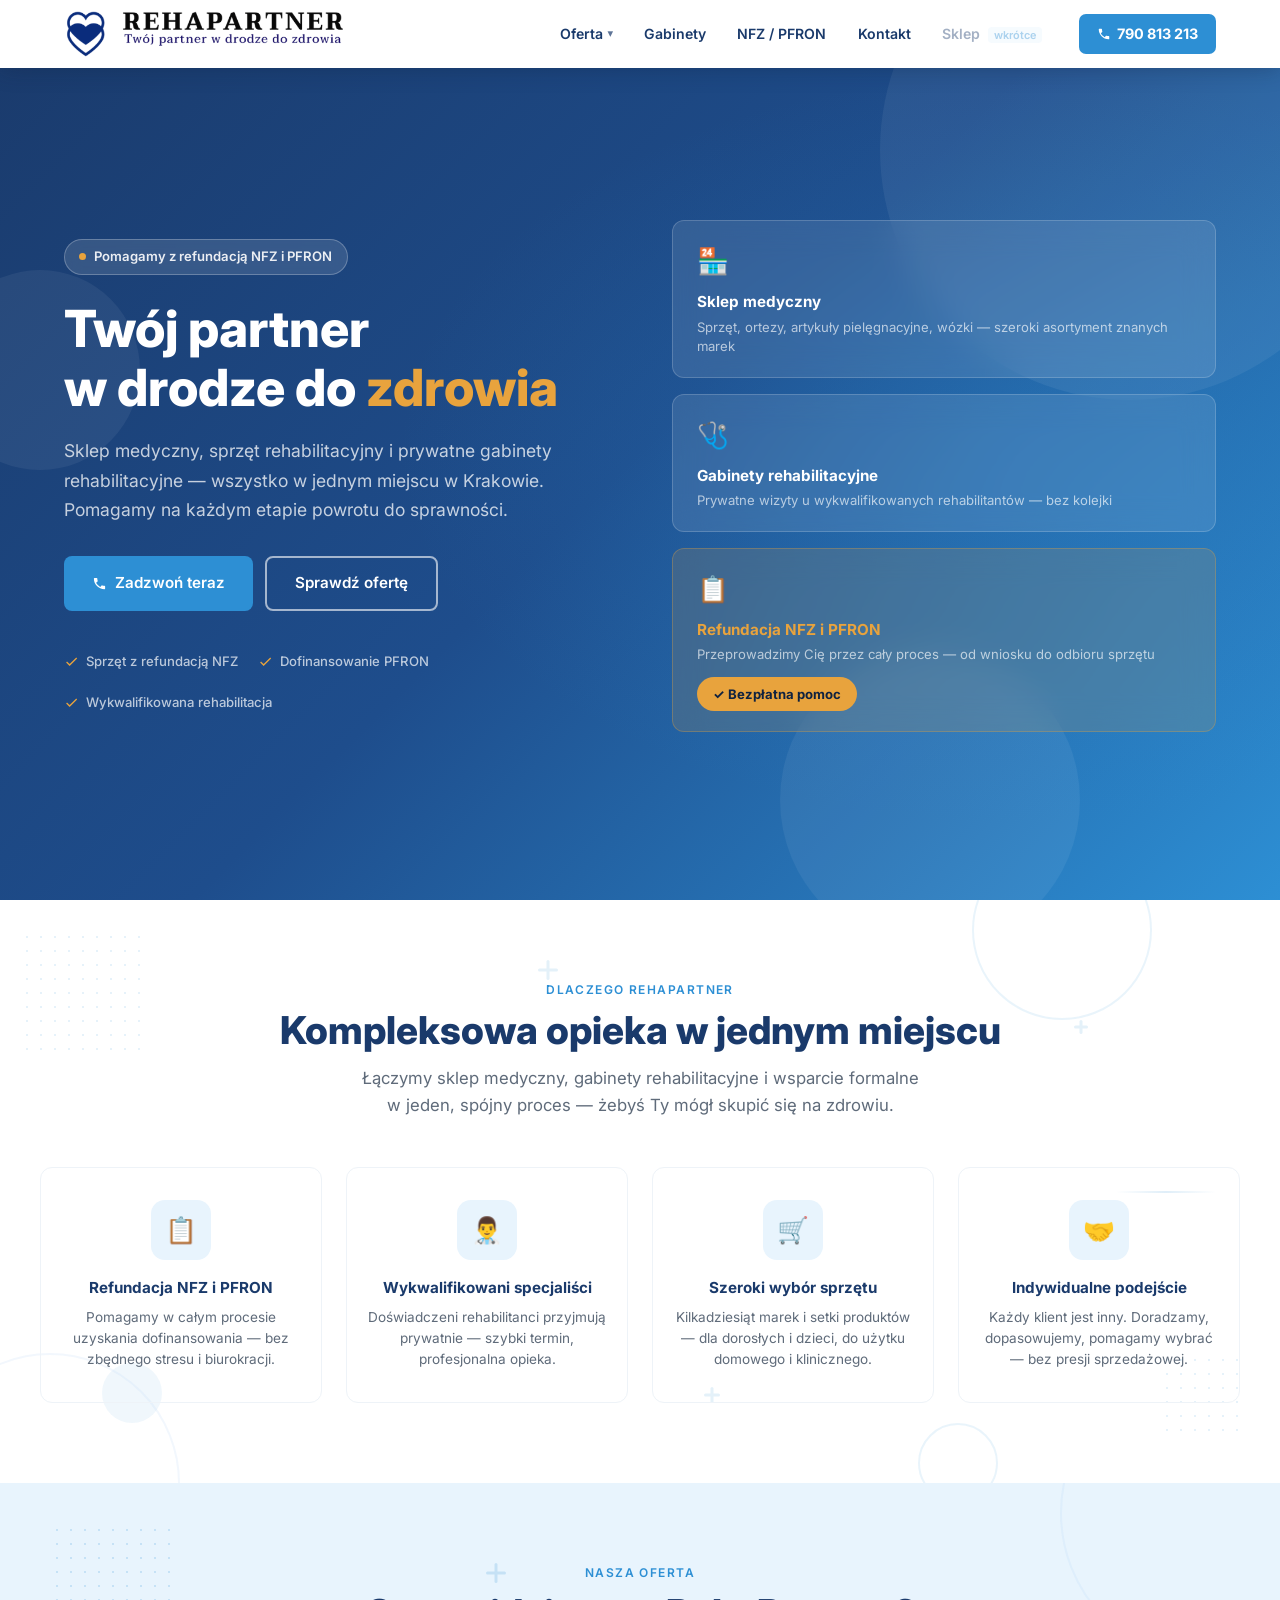
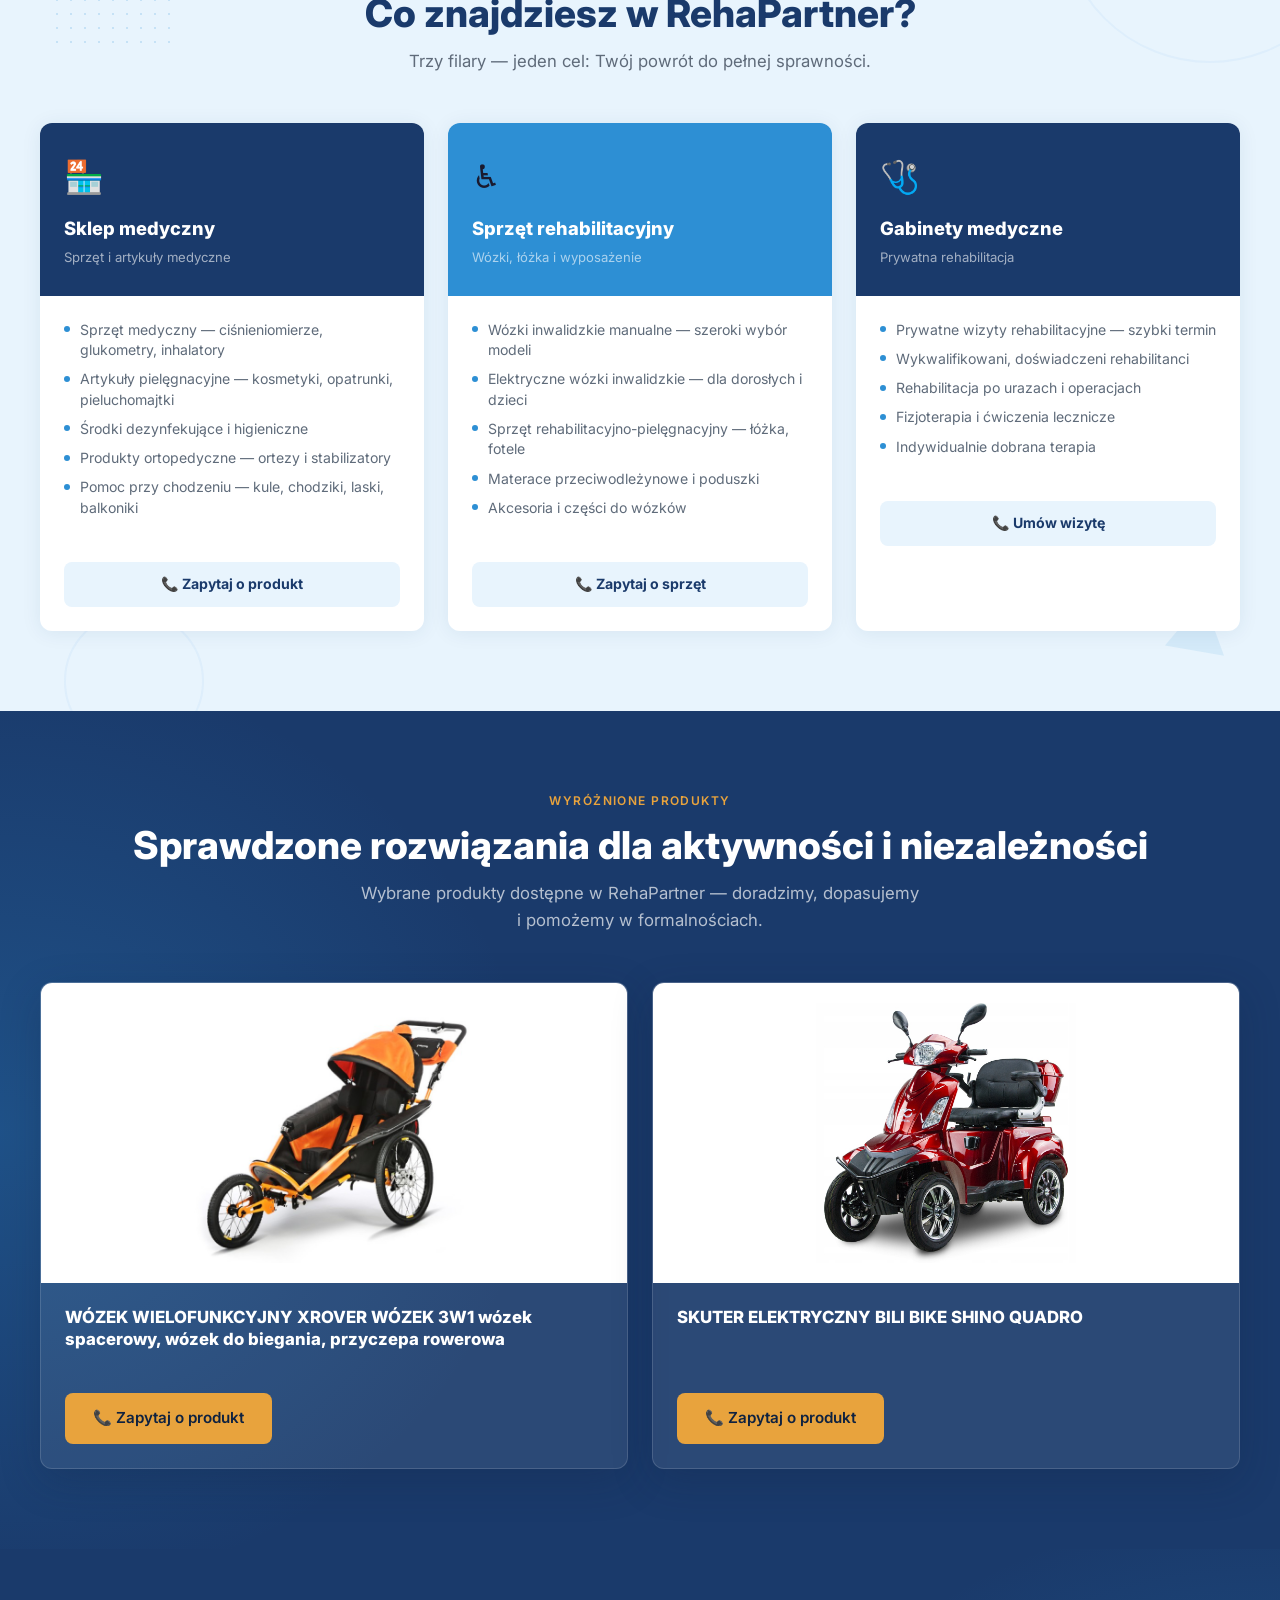
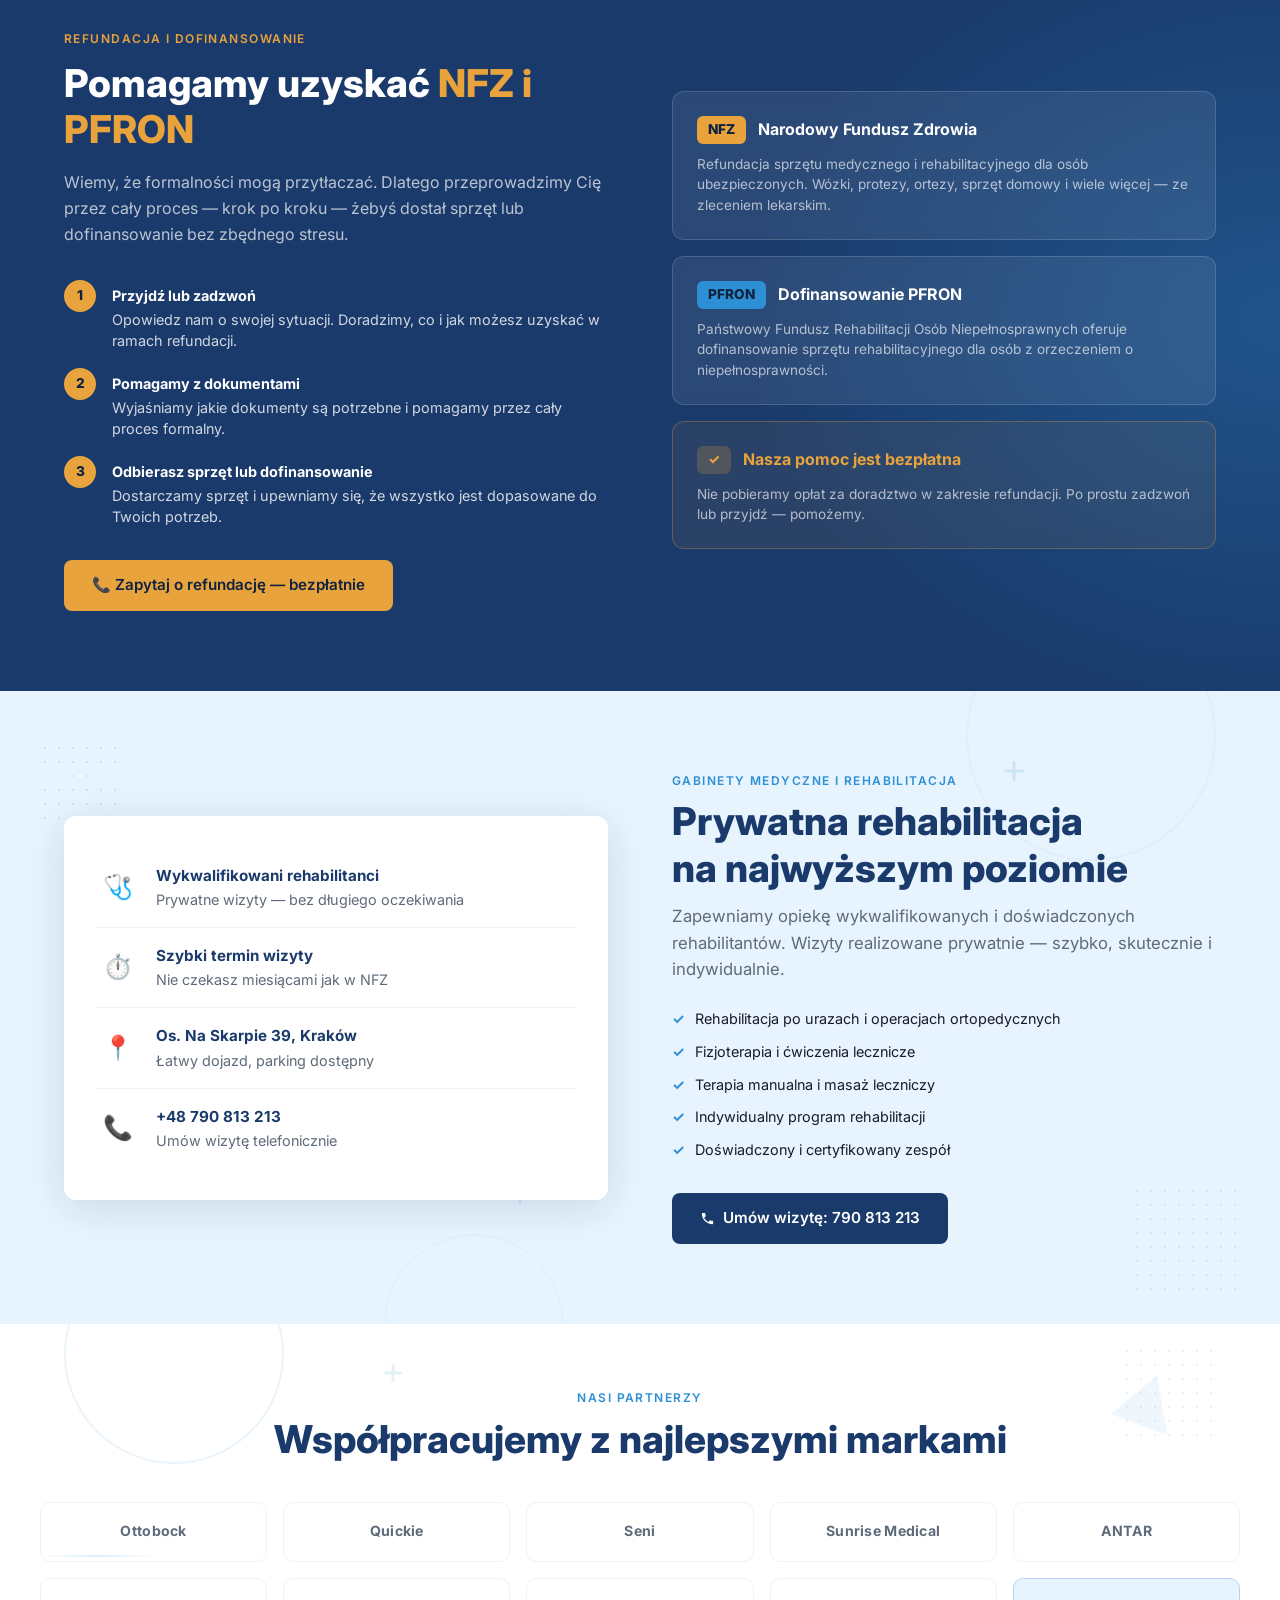
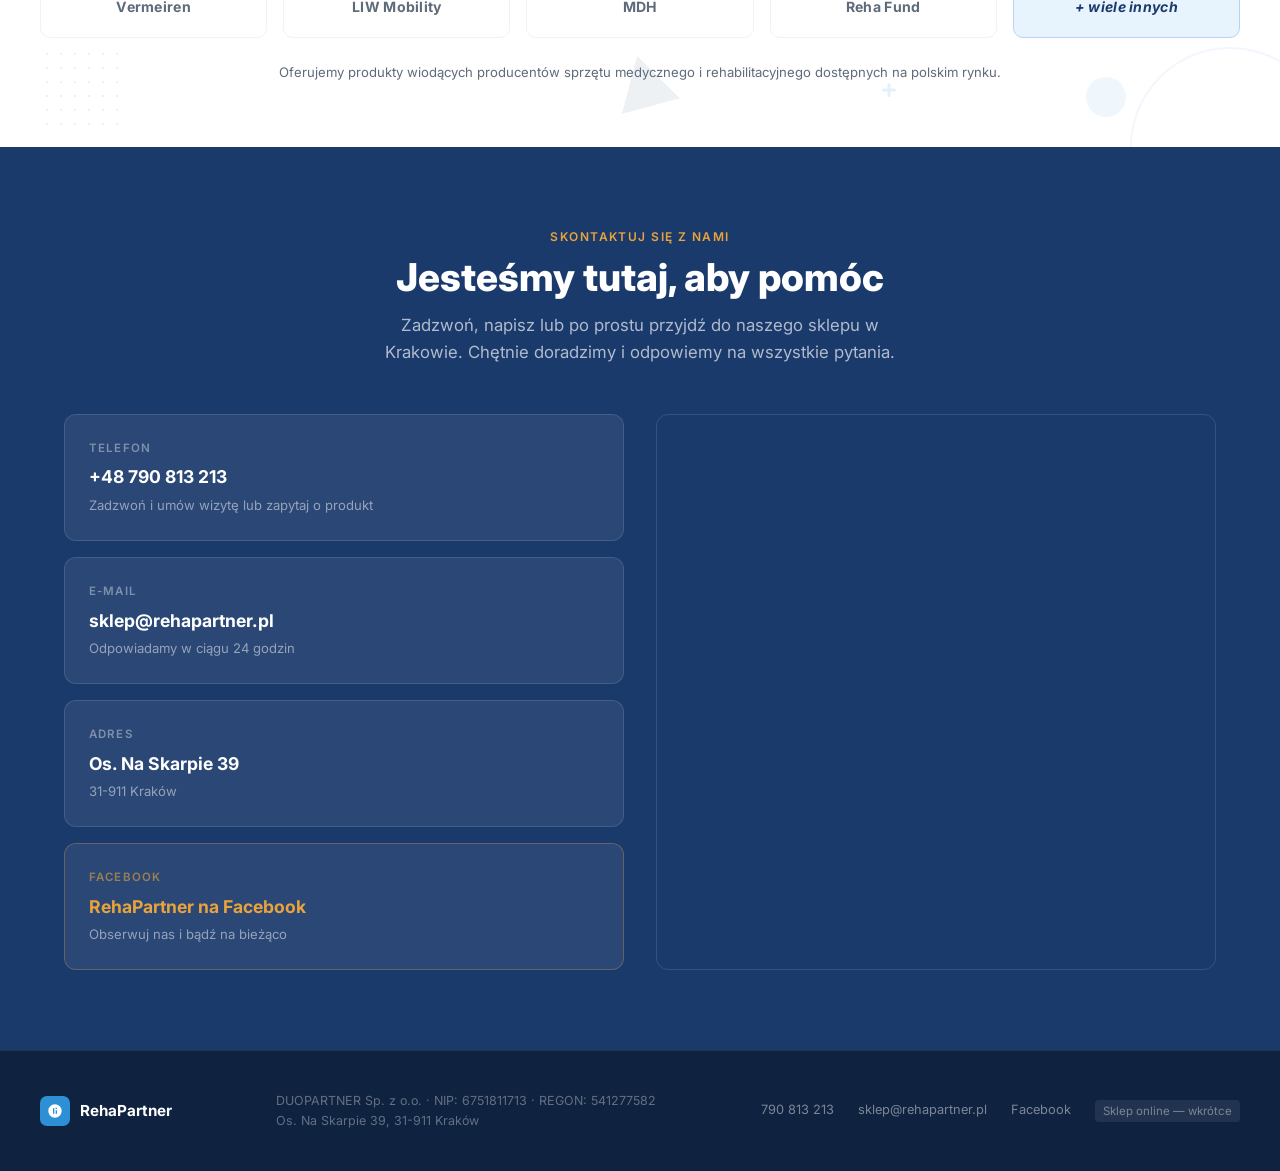
==== commit 2ed4ceb8: "Add files via upload" ====
--- a/rehapartner_index.html
+++ b/rehapartner_index.html
@@ -50,8 +50,8 @@
     /* ===================== NAVBAR ===================== */
     .navbar {
       position: fixed; top: 0; left: 0; right: 0; z-index: 1000;
-      background: var(--navy);
-      box-shadow: 0 2px 20px rgba(15,34,64,0.3);
+      background: var(--white);
+      box-shadow: 0 2px 20px rgba(26,58,107,0.12);
       transition: all var(--transition);
     }
     .nav-inner {
@@ -59,15 +59,11 @@
       display: flex; align-items: center; gap: 1rem;
       height: 68px;
     }
-    .nav-logo { display: flex; align-items: center; gap: 0.7rem; margin-right: auto; }
-    .nav-logo-icon { width: 36px; height: 36px; background: var(--blue); border-radius: 8px; display: flex; align-items: center; justify-content: center; flex-shrink: 0; }
-    .nav-logo-icon svg { width: 20px; height: 20px; fill: white; }
-    .nav-logo-text { display: flex; flex-direction: column; }
-    .nav-logo-name { font-size: 1.05rem; font-weight: 800; color: var(--white); line-height: 1; }
-    .nav-logo-sub { font-size: 0.62rem; font-weight: 500; color: rgba(255,255,255,0.55); letter-spacing: 0.06em; text-transform: uppercase; }
+    .nav-logo { display: flex; align-items: center; margin-right: auto; min-width: 0; }
+    .nav-logo-img { width: clamp(190px, 22vw, 285px); height: auto; display: block; }
     .nav-links { display: flex; align-items: center; gap: 0.25rem; }
-    .nav-link { padding: 0.5rem 0.85rem; color: rgba(255,255,255,0.75); font-size: 0.88rem; font-weight: 500; border-radius: 6px; transition: all var(--transition); white-space: nowrap; position: relative; }
-    .nav-link:hover { color: var(--white); background: rgba(255,255,255,0.08); }
+    .nav-link { padding: 0.5rem 0.85rem; color: var(--navy); font-size: 0.88rem; font-weight: 600; border-radius: 6px; transition: all var(--transition); white-space: nowrap; position: relative; }
+    .nav-link:hover { color: var(--blue); background: var(--blue-light); }
     .nav-dropdown { position: relative; }
     .nav-dropdown-toggle { cursor: pointer; display: flex; align-items: center; gap: 0.3rem; }
     .nav-dropdown-toggle::after { content: '▾'; font-size: 0.7rem; opacity: 0.7; }
@@ -83,14 +79,14 @@
     .nav-dropdown-item { display: flex; align-items: center; gap: 0.6rem; padding: 0.75rem 1rem; color: var(--text); font-size: 0.88rem; font-weight: 500; transition: background var(--transition); }
     .nav-dropdown-item:hover { background: var(--blue-light); color: var(--navy); }
     .nav-dropdown-item-icon { width: 28px; height: 28px; background: var(--blue-light); border-radius: 6px; display: flex; align-items: center; justify-content: center; font-size: 0.85rem; flex-shrink: 0; }
-    .nav-soon { font-size: 0.68rem; background: rgba(255,255,255,0.15); color: rgba(255,255,255,0.5); padding: 1px 6px; border-radius: 4px; margin-left: 0.25rem; }
+    .nav-soon { font-size: 0.68rem; background: var(--blue-light); color: var(--blue); padding: 1px 6px; border-radius: 4px; margin-left: 0.25rem; }
     .nav-cta { display: flex; align-items: center; gap: 0.4rem; background: var(--blue); color: var(--white); padding: 0.55rem 1.1rem; border-radius: 7px; font-weight: 700; font-size: 0.9rem; transition: all var(--transition); white-space: nowrap; margin-left: 0.5rem; }
     .nav-cta:hover { background: #2278b8; transform: translateY(-1px); }
     .hamburger { display: none; flex-direction: column; gap: 5px; cursor: pointer; padding: 6px; margin-left: auto; }
-    .hamburger span { width: 24px; height: 2px; background: var(--white); border-radius: 2px; transition: all var(--transition); }
-    .mobile-menu { display: none; background: var(--navy-dark); padding: 1rem 1.5rem 1.5rem; flex-direction: column; gap: 0.25rem; }
+    .hamburger span { width: 24px; height: 2px; background: var(--navy); border-radius: 2px; transition: all var(--transition); }
+    .mobile-menu { display: none; background: var(--white); padding: 1rem 1.5rem 1.5rem; flex-direction: column; gap: 0.25rem; box-shadow: 0 16px 30px rgba(26,58,107,0.12); border-top: 1px solid #EEF3F8; }
     .mobile-menu.open { display: flex; }
-    .mobile-link { color: rgba(255,255,255,0.8); padding: 0.65rem 0; font-size: 0.95rem; font-weight: 500; border-bottom: 1px solid rgba(255,255,255,0.08); }
+    .mobile-link { color: var(--navy); padding: 0.65rem 0; font-size: 0.95rem; font-weight: 600; border-bottom: 1px solid #EEF3F8; }
     .mobile-link:last-child { border-bottom: none; }
     .mobile-cta { margin-top: 0.75rem; background: var(--blue); color: var(--white); text-align: center; padding: 0.85rem; border-radius: 8px; font-weight: 700; font-size: 1rem; }
 
@@ -186,6 +182,22 @@
     .nfz-card-title { font-weight: 700; color: var(--white); font-size: 1rem; }
     .nfz-card-desc { font-size: 0.85rem; color: rgba(255,255,255,0.65); line-height: 1.5; }
 
+    /* ===================== WYRÓŻNIONE PRODUKTY ===================== */
+    .featured-products { background: var(--navy); position: relative; overflow: hidden; }
+    .featured-products::before { content: ''; position: absolute; inset: 0; background: radial-gradient(ellipse 60% 80% at 0% 50%, rgba(45,143,212,0.28) 0%, transparent 70%); pointer-events: none; }
+    .featured-products .section-inner { position: relative; z-index: 1; }
+    .featured-products .section-title { color: var(--white); }
+    .featured-products .section-desc { color: rgba(255,255,255,0.68); }
+    .featured-grid { display: grid; grid-template-columns: repeat(2, 1fr); gap: 1.5rem; }
+    .featured-card { background: rgba(255,255,255,0.08); border: 1px solid rgba(255,255,255,0.14); border-radius: var(--radius); overflow: hidden; box-shadow: 0 12px 40px rgba(15,34,64,0.24); transition: all var(--transition); }
+    .featured-card:hover { transform: translateY(-4px); background: rgba(255,255,255,0.11); border-color: rgba(255,255,255,0.22); }
+    .featured-image { height: 300px; background: var(--white); overflow: hidden; }
+    .featured-image img { width: 100%; height: 100%; object-fit: contain; padding: 1.25rem; }
+    .featured-body { padding: 1.5rem; display: flex; flex-direction: column; align-items: flex-start; gap: 1.25rem; }
+    .featured-title { min-height: 3.9em; font-size: 1.05rem; font-weight: 800; color: var(--white); line-height: 1.3; }
+    .featured-card .btn { background: var(--gold); color: var(--navy-dark); }
+    .featured-card .btn:hover { background: #f0b45a; box-shadow: 0 6px 24px rgba(232,163,61,0.28); }
+
     /* ===================== MARKI ===================== */
     .marki { background: var(--white); padding: 4rem 1.5rem; }
     .marki-inner { max-width: 1200px; margin: 0 auto; }
@@ -287,6 +299,9 @@
       .hero-visual { display: none; }
       .oferta-grid { grid-template-columns: 1fr; }
       .nfz-inner { grid-template-columns: 1fr; gap: 2rem; padding: 3rem 1.5rem; }
+      .featured-grid { grid-template-columns: 1fr; }
+      .featured-image { height: 260px; }
+      .featured-title { min-height: auto; }
       .gabinety-inner { grid-template-columns: 1fr; gap: 2rem; padding: 3rem 1.5rem; }
       .kontakt-grid { grid-template-columns: 1fr; }
       .features-grid { grid-template-columns: 1fr 1fr; }
@@ -311,22 +326,13 @@
 <nav class="navbar" id="navbar">
   <div class="nav-inner">
     <a href="#" class="nav-logo" aria-label="RehaPartner – strona główna">
-      <div class="nav-logo-icon">
-        <svg viewBox="0 0 24 24" xmlns="http://www.w3.org/2000/svg"><path d="M12 2C6.48 2 2 6.48 2 12s4.48 10 10 10 10-4.48 10-10S17.52 2 12 2zm-1 14H9V8h2v8zm4 0h-2v-5h2v5zm0-7h-2V7h2v2z"/></svg>
-      </div>
-      <div class="nav-logo-text">
-        <span class="nav-logo-name">RehaPartner</span>
-        <span class="nav-logo-sub">Twój partner w drodze do zdrowia</span>
-      </div>
+      <img class="nav-logo-img" src="[data-uri]" alt="RehaPartner – Twój partner w drodze do zdrowia" />
     </a>
 
     <ul class="nav-links">
       <li class="nav-dropdown">
         <span class="nav-link nav-dropdown-toggle">Oferta</span>
         <div class="nav-dropdown-menu">
-          <a href="#oferta" class="nav-dropdown-item">
-            <span class="nav-dropdown-item-icon">🏪</span> Sklep medyczny
-          </a>
           <a href="#gabinety" class="nav-dropdown-item">
             <span class="nav-dropdown-item-icon">🩺</span> Gabinety rehabilitacyjne
           </a>
@@ -356,7 +362,6 @@
   </div>
 
   <div class="mobile-menu" id="mobile-menu">
-    <a href="#oferta" class="mobile-link">🏪 Sklep medyczny</a>
     <a href="#gabinety" class="mobile-link">🩺 Gabinety rehabilitacyjne</a>
     <a href="#nfz" class="mobile-link">📋 NFZ / PFRON</a>
     <a href="#marki" class="mobile-link">🏷️ Nasze marki</a>
@@ -557,6 +562,38 @@
   </div>
 </section>
 
+<!-- ==================== WYRÓŻNIONE PRODUKTY ==================== -->
+<section class="section featured-products" id="wyroznione-produkty">
+  <div class="section-inner">
+    <div class="section-header centered">
+      <p class="nfz-eyebrow">Wyróżnione produkty</p>
+      <h2 class="section-title">Sprawdzone rozwiązania dla aktywności i niezależności</h2>
+      <p class="section-desc">Wybrane produkty dostępne w RehaPartner — doradzimy, dopasujemy i pomożemy w formalnościach.</p>
+    </div>
+    <div class="featured-grid">
+      <article class="featured-card">
+        <div class="featured-image">
+          <img src="[data-uri]" alt="Wózek wielofunkcyjny XROVER 3W1" loading="lazy" />
+        </div>
+        <div class="featured-body">
+          <h3 class="featured-title">WÓZEK WIELOFUNKCYJNY XROVER WÓZEK 3W1 wózek spacerowy, wózek do biegania, przyczepa rowerowa</h3>
+          <a href="tel:+48790813213" class="btn">📞 Zapytaj o produkt</a>
+        </div>
+      </article>
+
+      <article class="featured-card">
+        <div class="featured-image">
+          <img src="[data-uri]